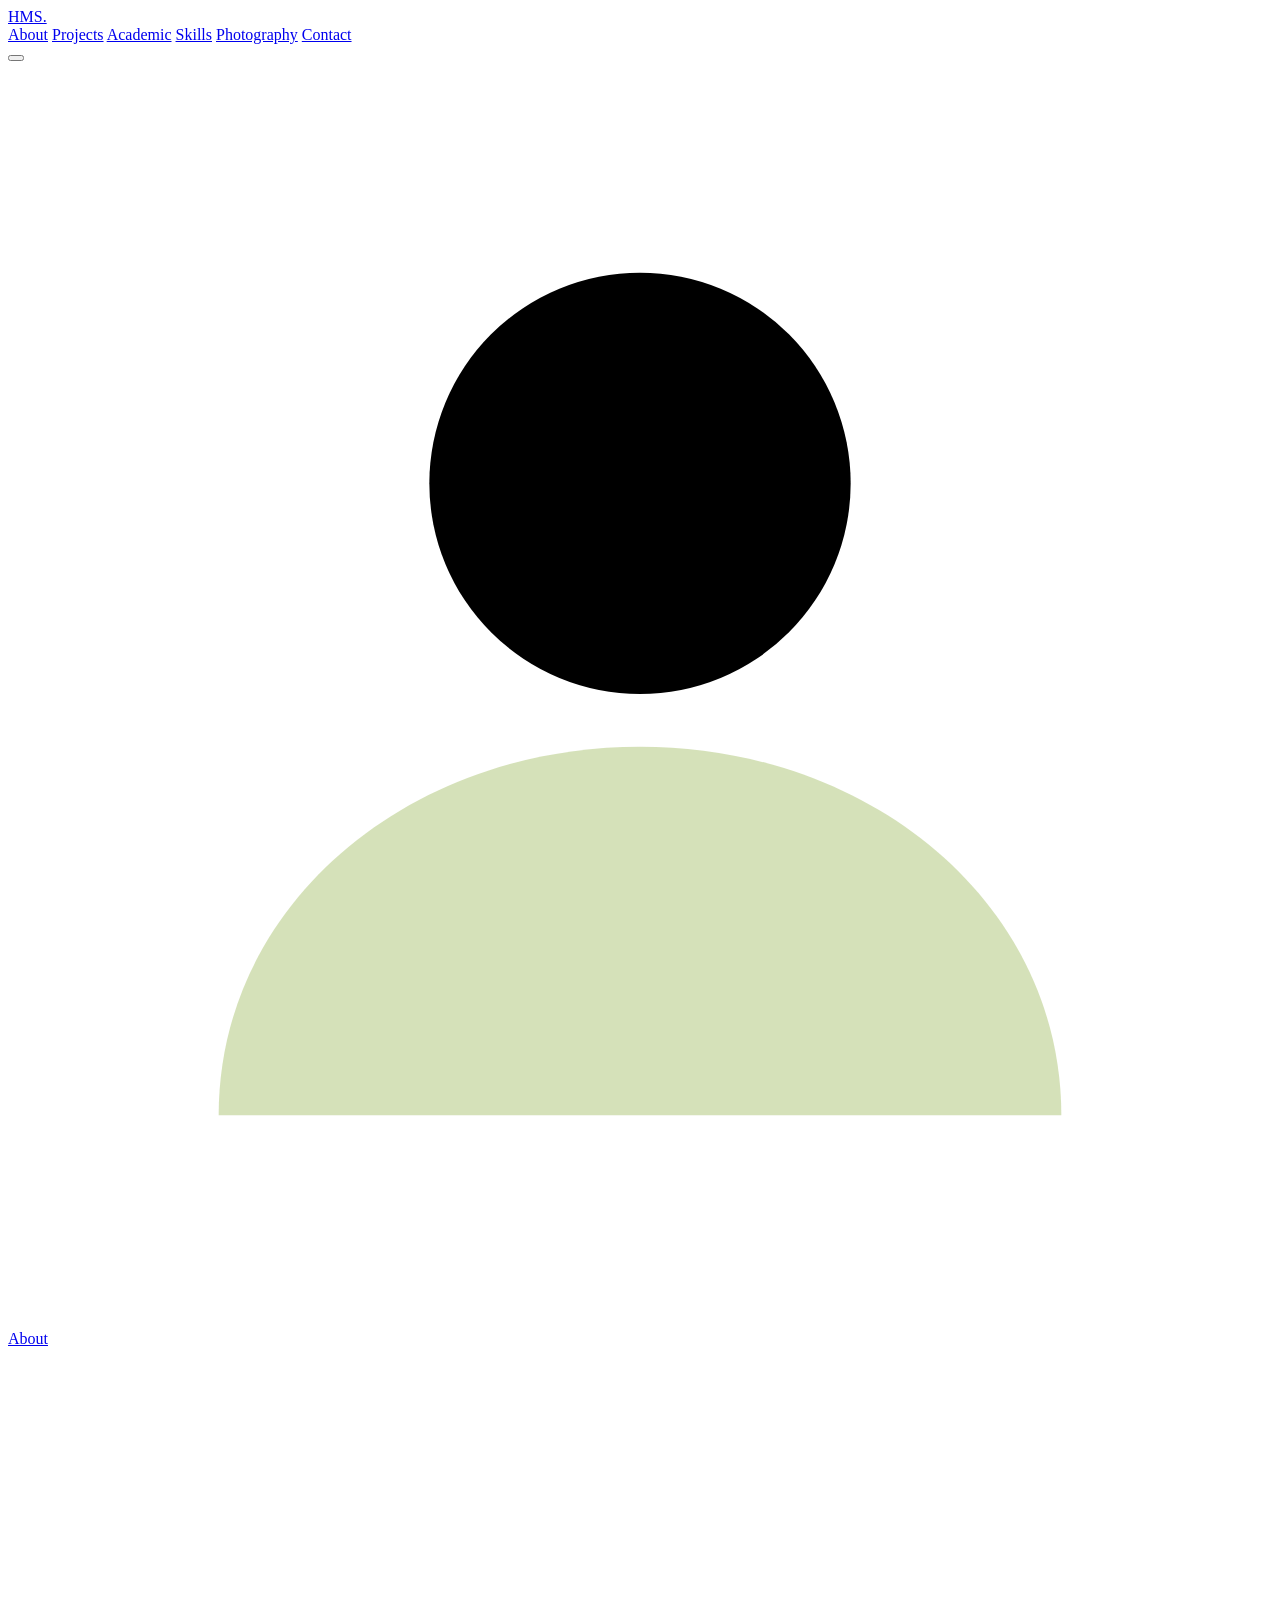
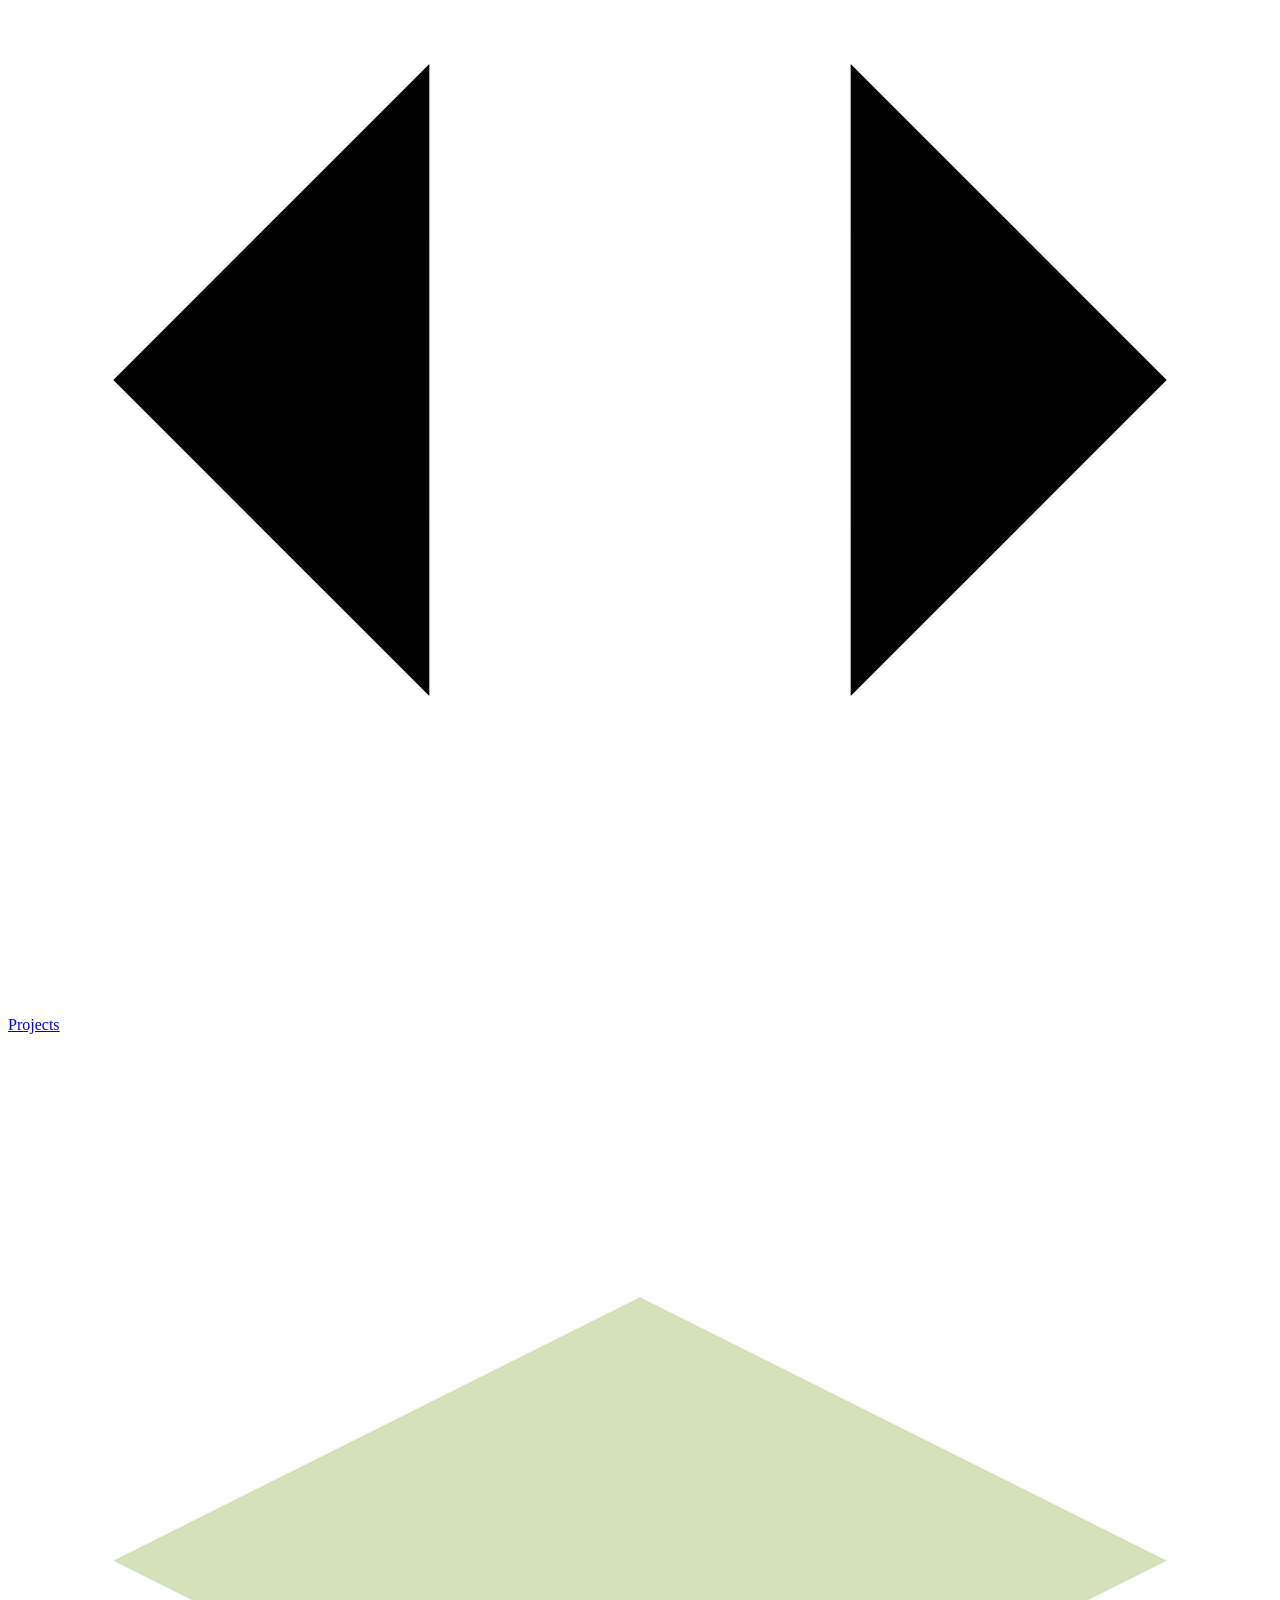
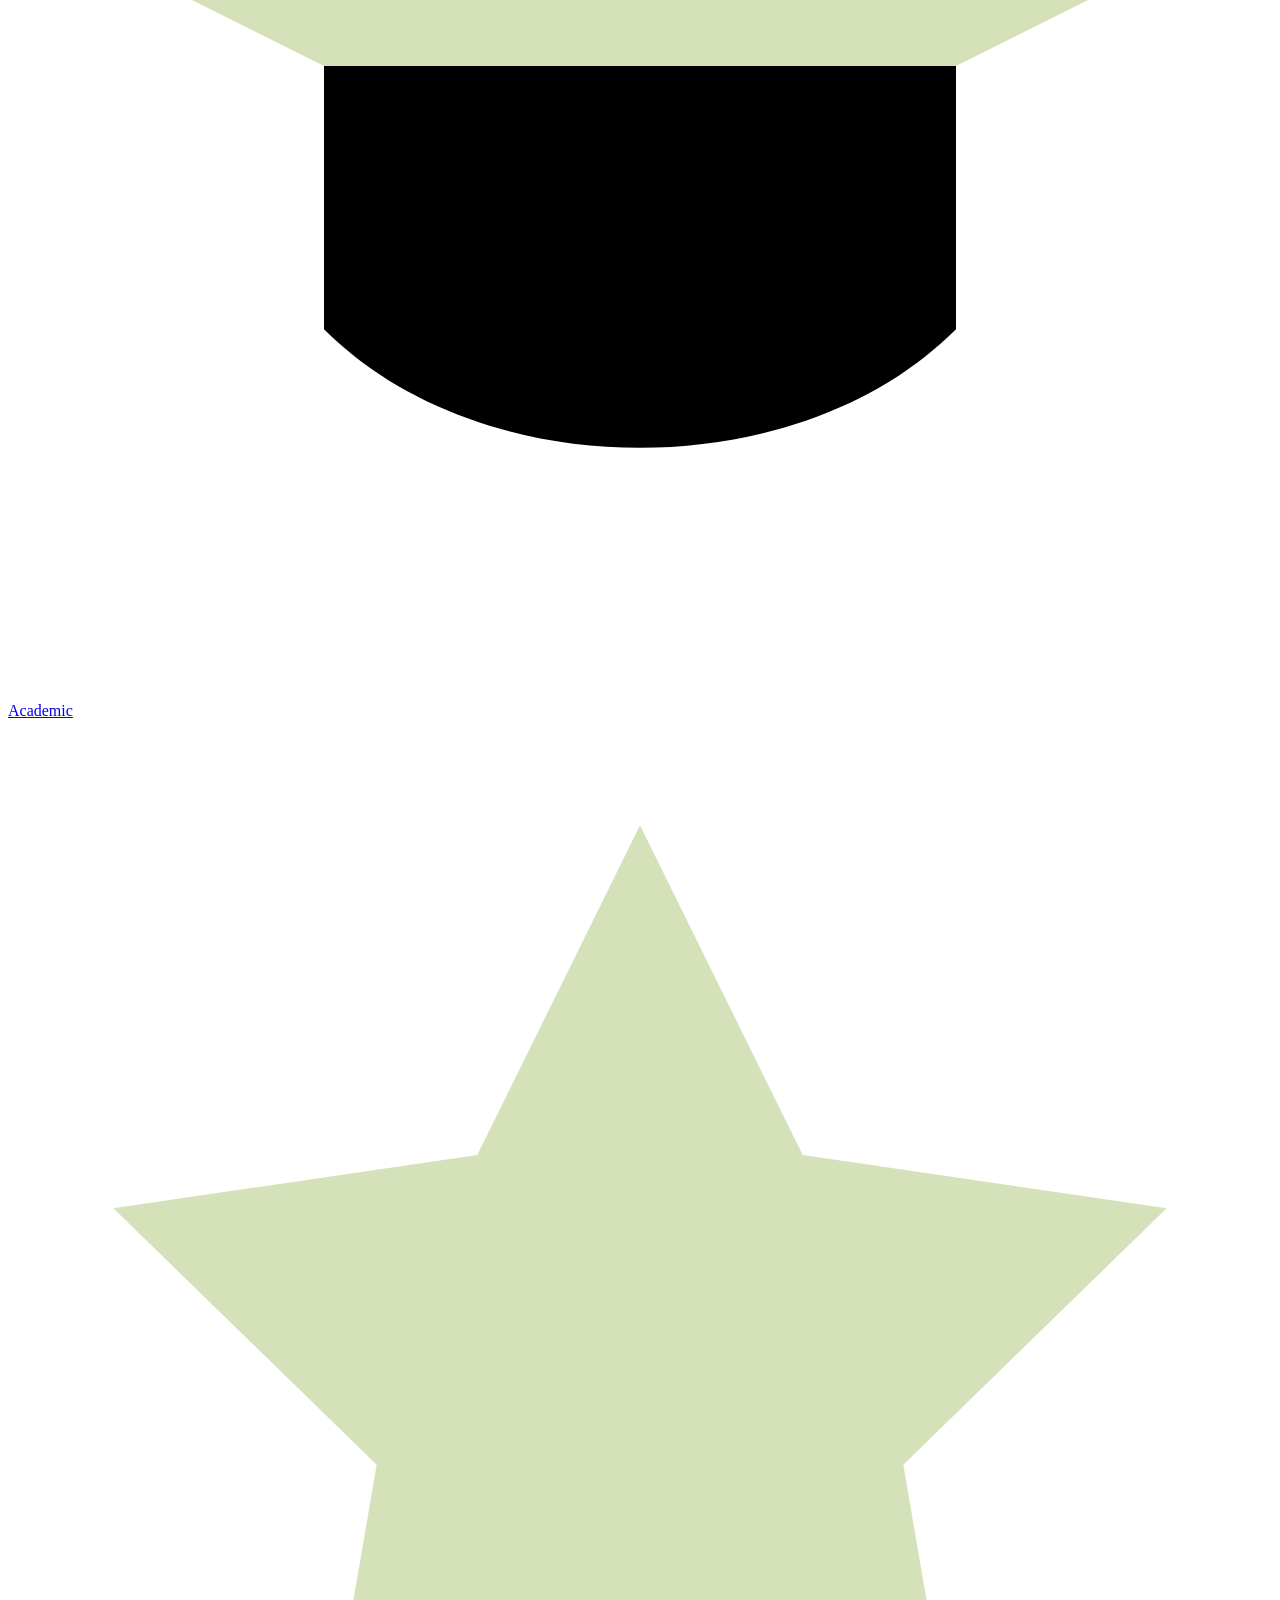
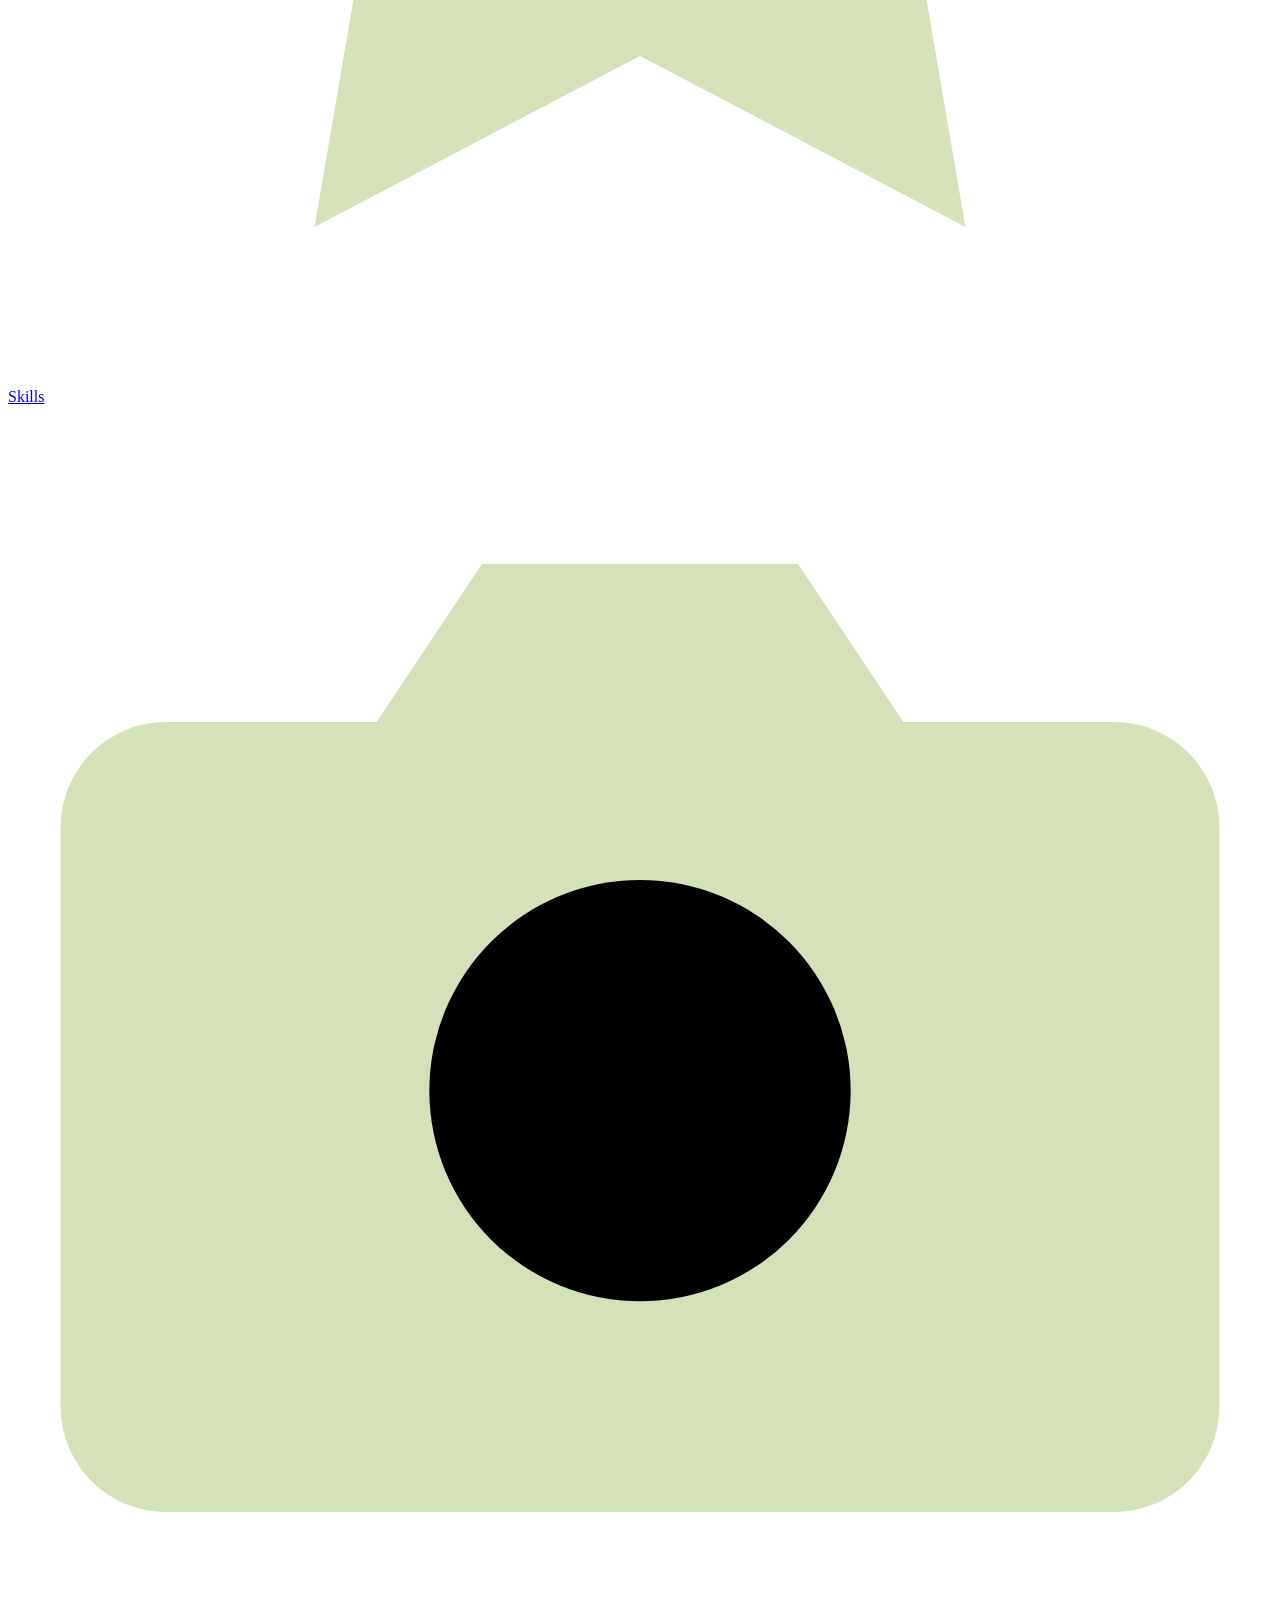
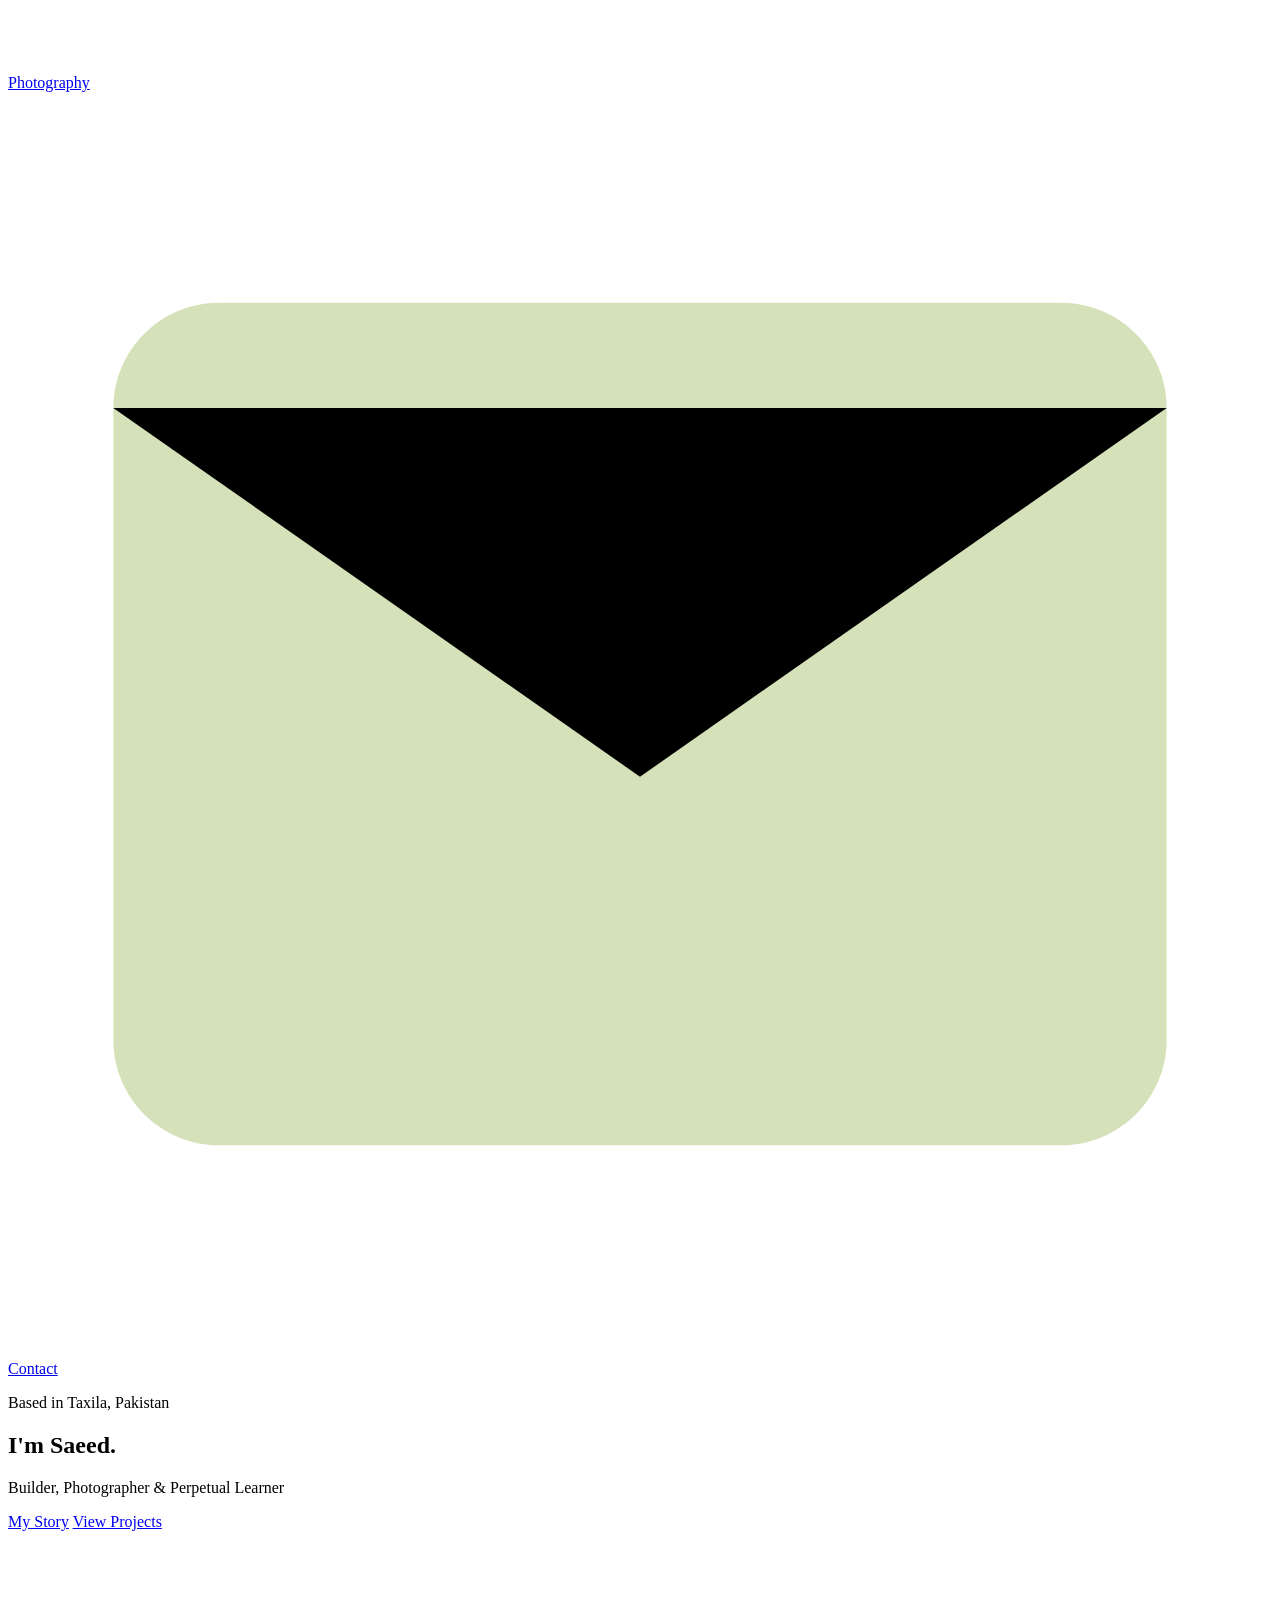
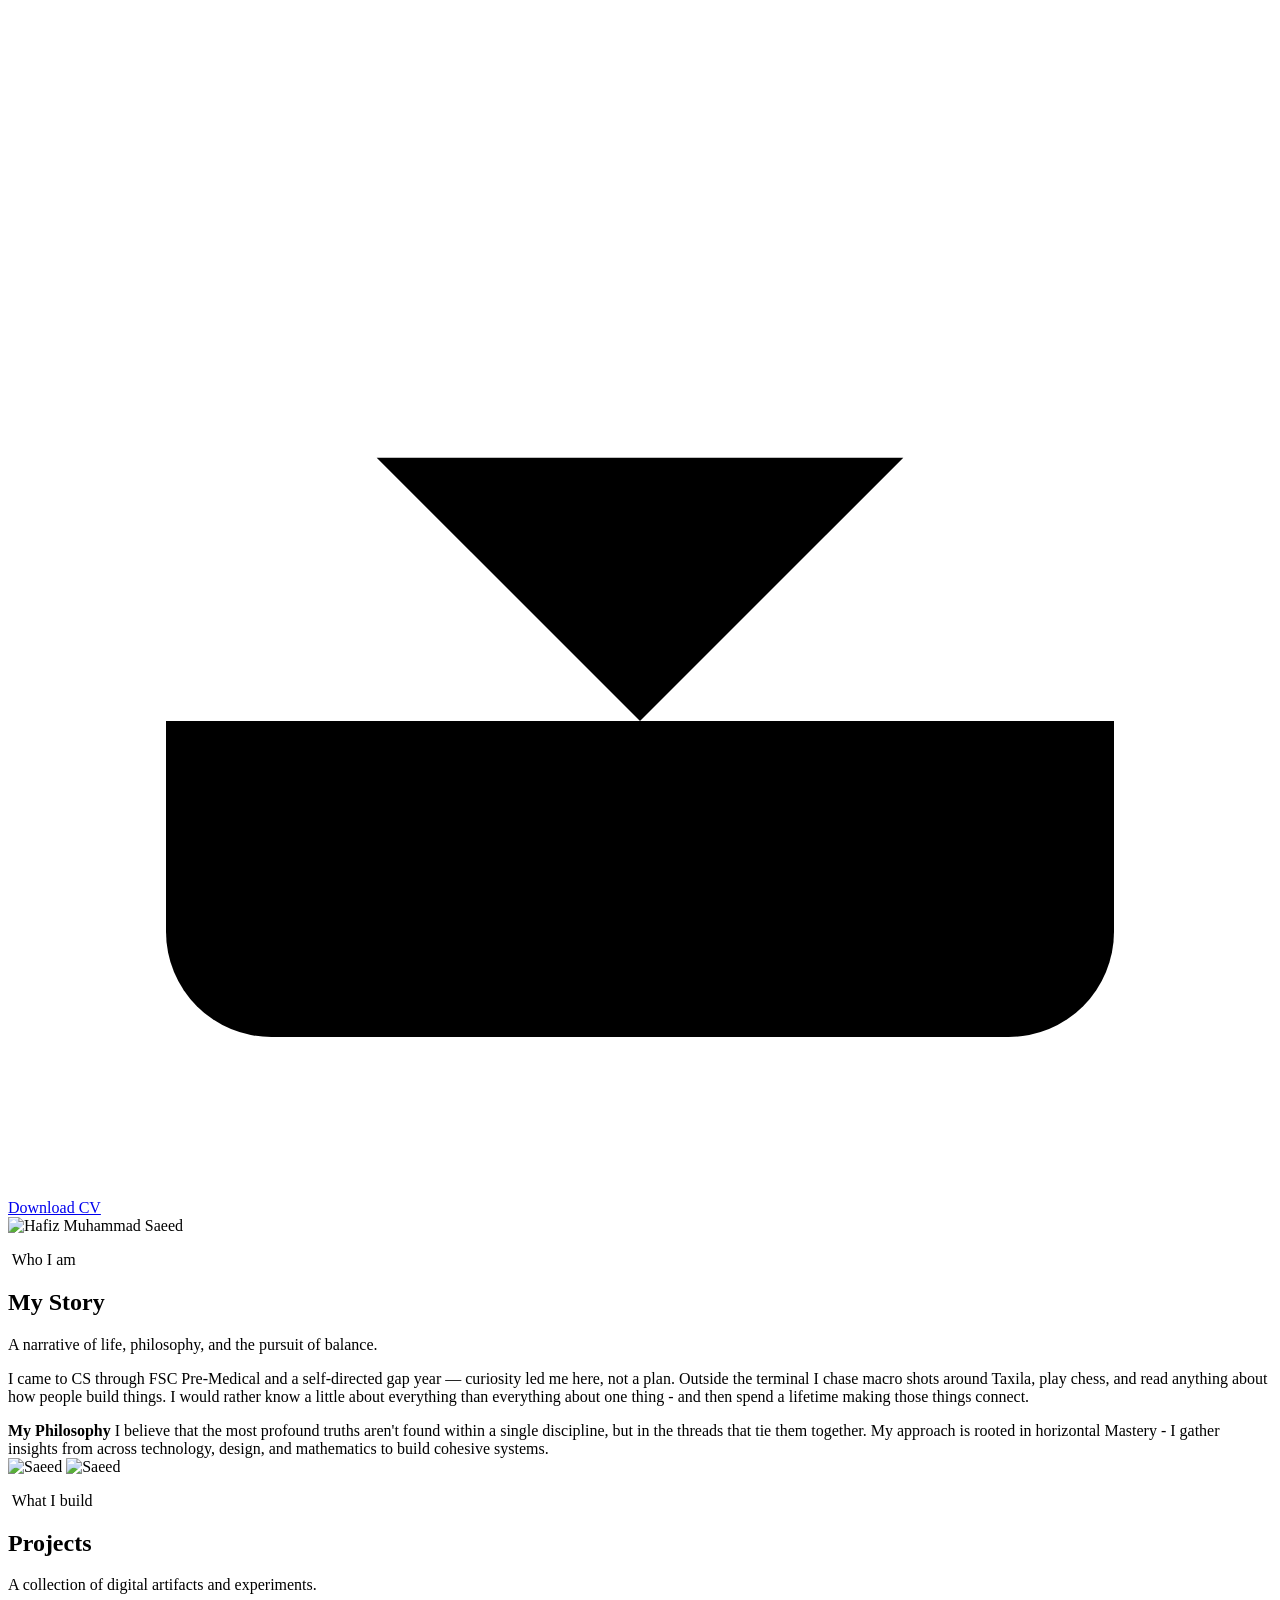
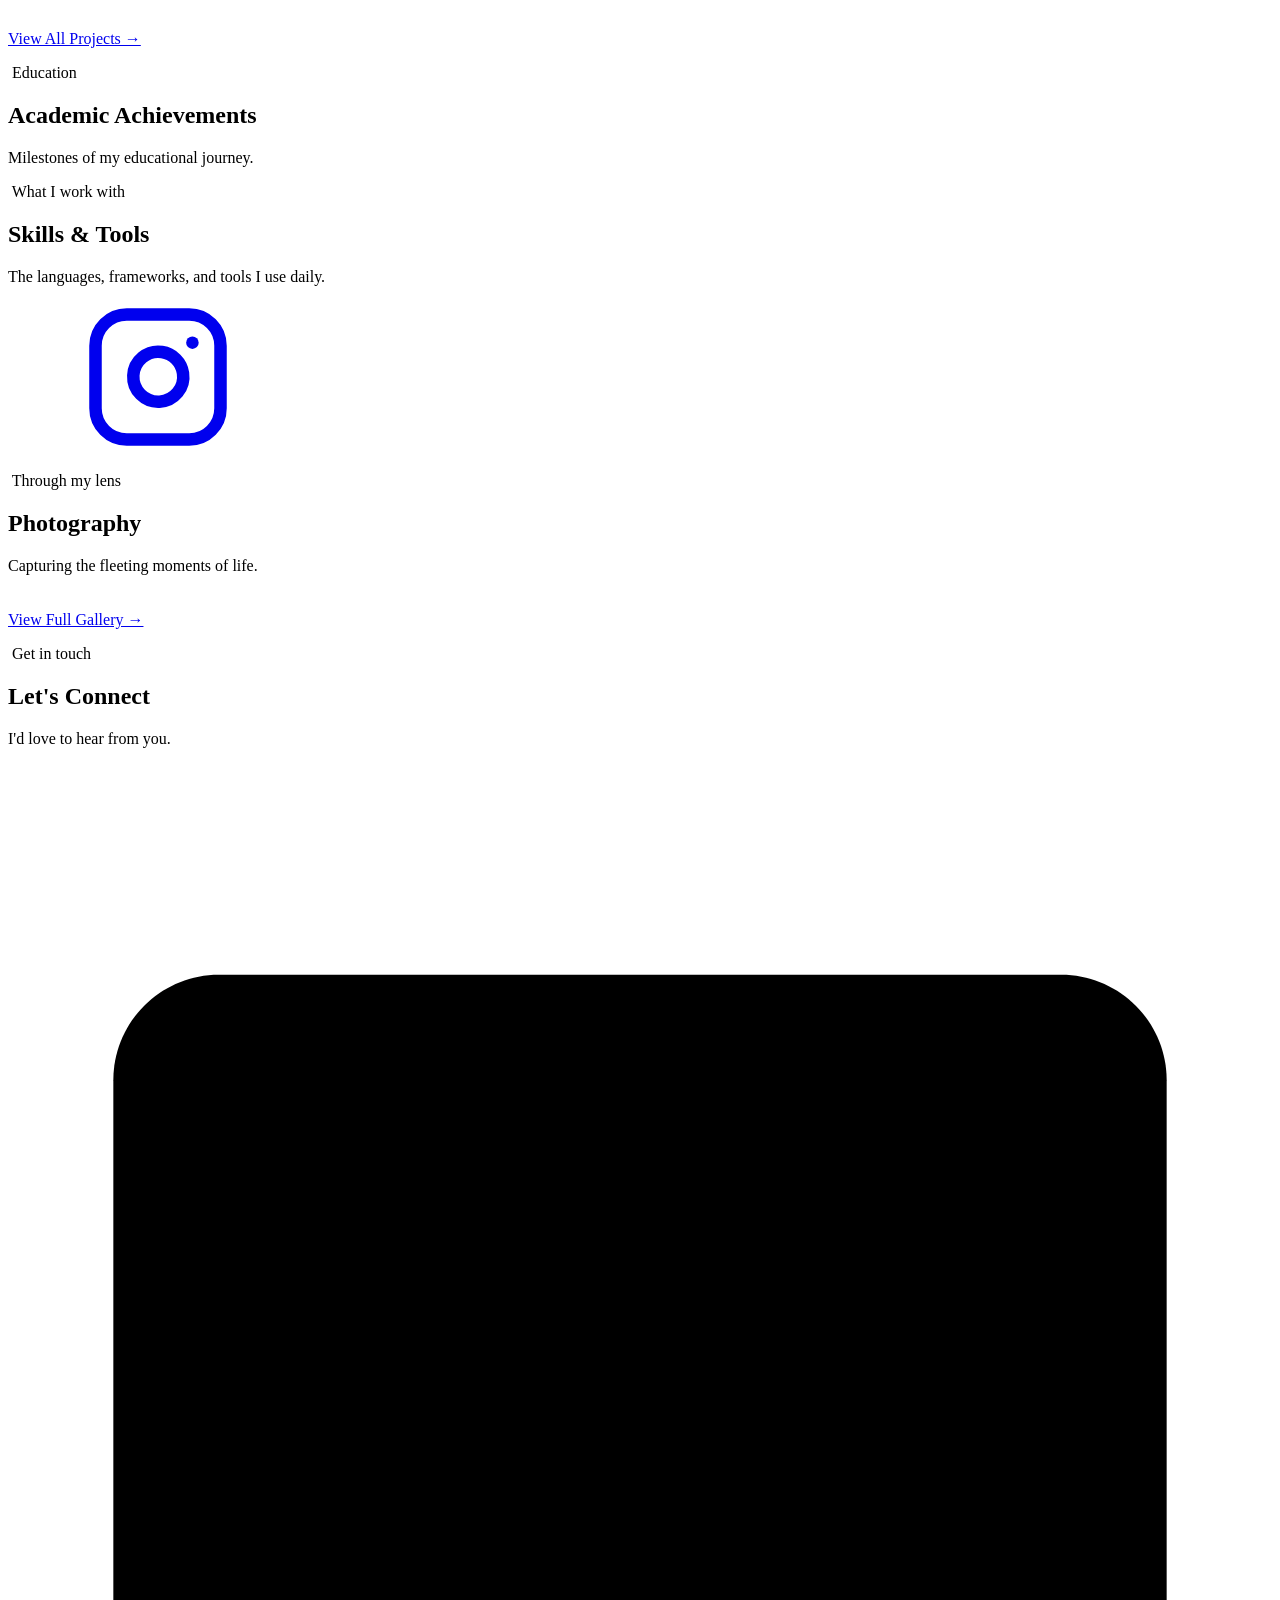
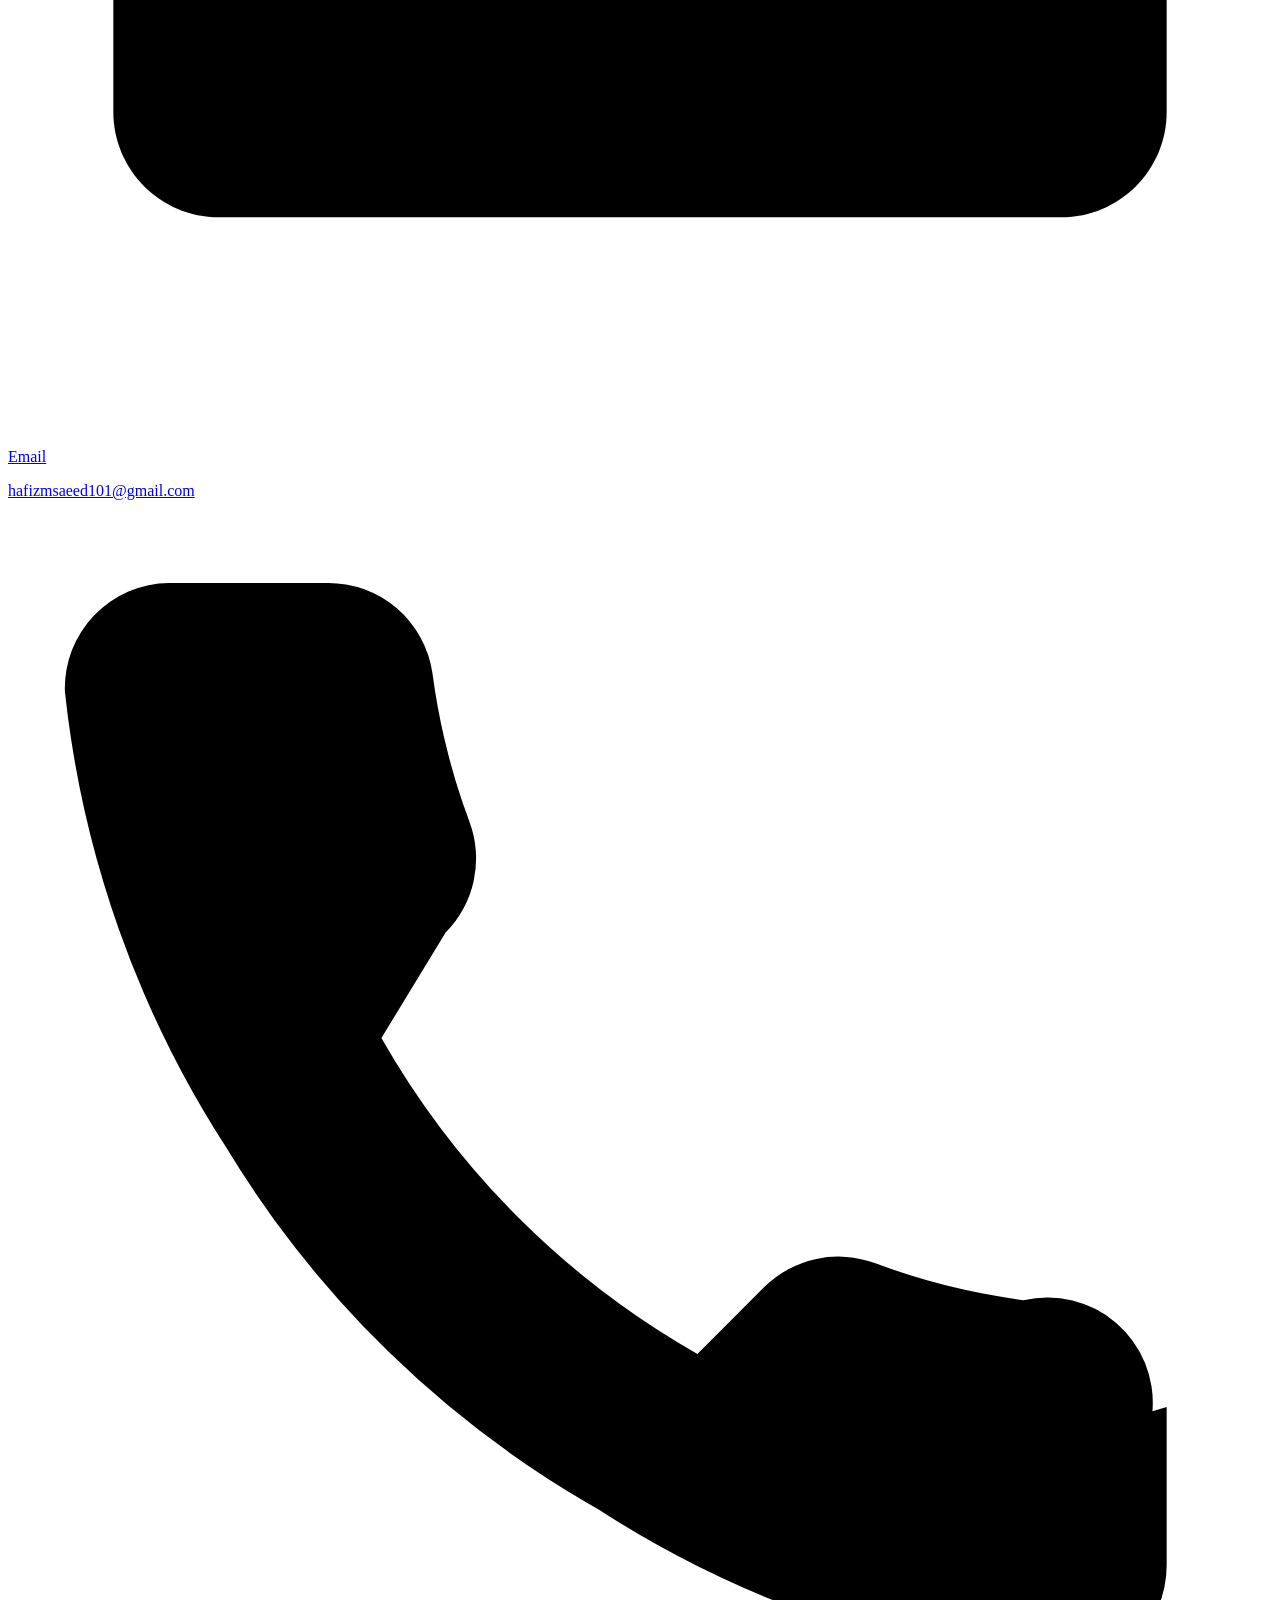
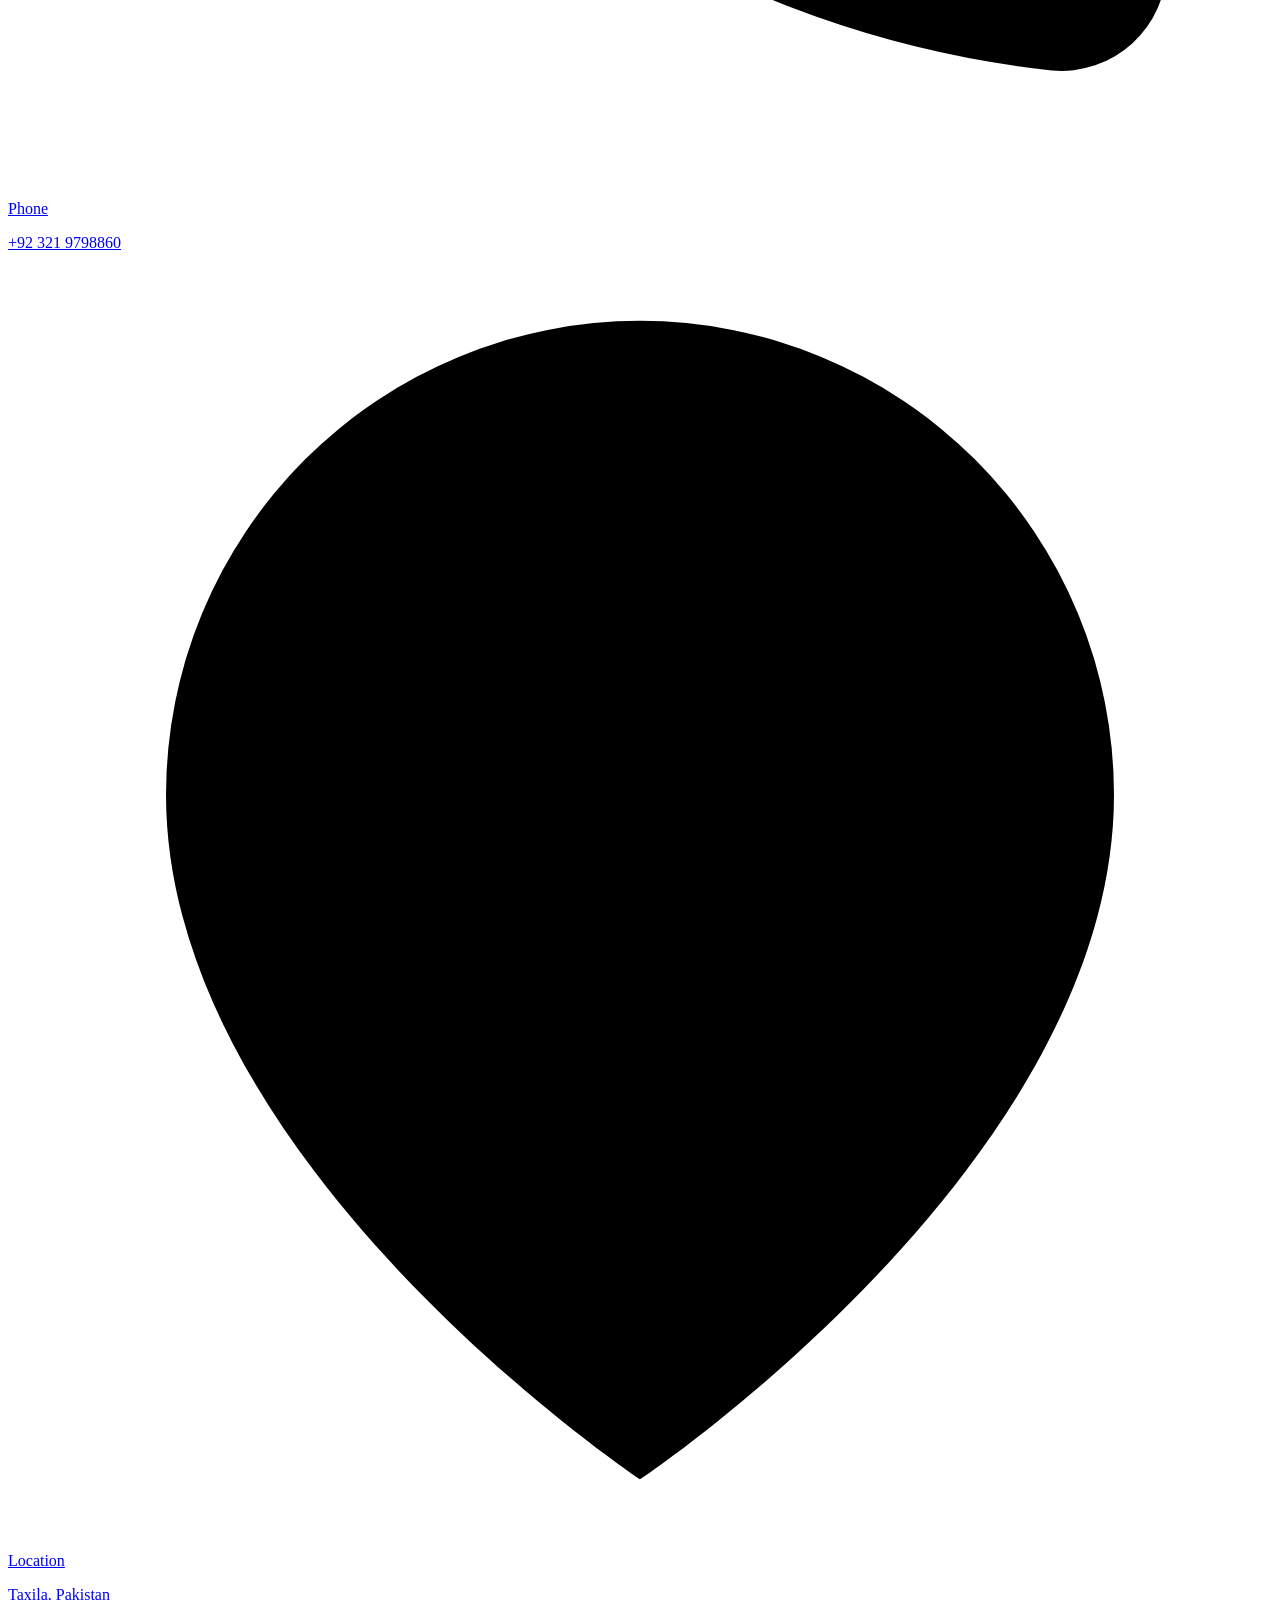
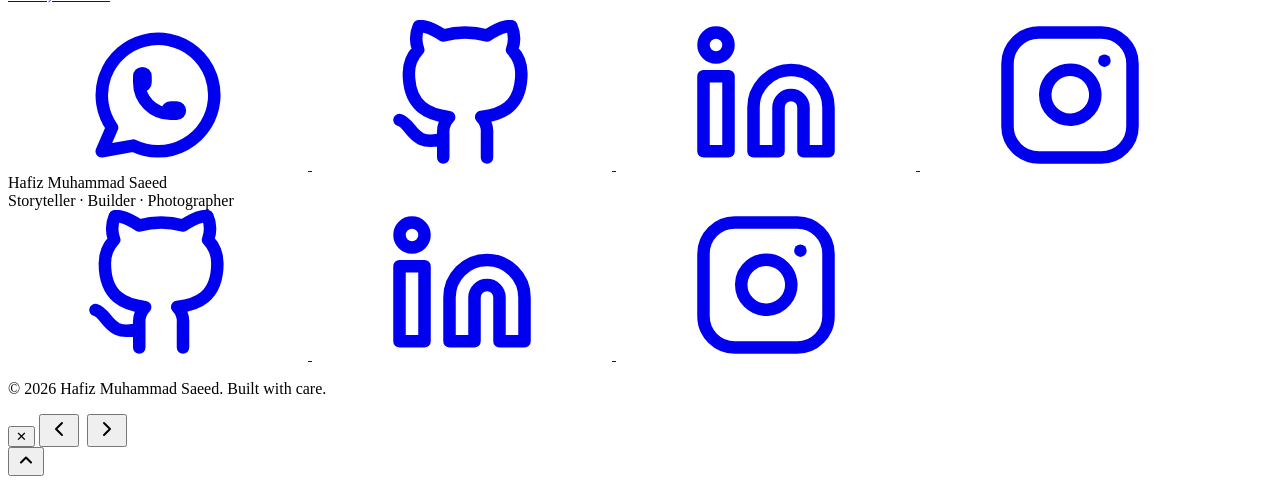
==== HOME Page/index.html @ c249462d "Page based File Management Structure instead of Assets Based" ====
<!doctype html>
<html lang="en">

<head>
  <meta charset="UTF-8" />
  <meta name="viewport" content="width=device-width, initial-scale=1.0" />
  <meta name="description" content="Hafiz Muhammad Saeed — Storyteller, Programmer, and Photographer based in Taxila, Pakistan.">

  <!-- Open Graph / WhatsApp / LinkedIn -->
  <meta property="og:type"        content="website">
  <meta property="og:url"         content="https://hms.com/">
  <meta property="og:title"       content="HMS | Hafiz Muhammad Saeed — Portfolio">
  <meta property="og:description" content="Storyteller, Programmer, and Photographer based in Taxila, Pakistan.">
  <meta property="og:image"       content="https://yourwebsite.com/Pics/Saeed/Saeed.jpg">

  <!-- Twitter / X card -->
  <meta name="twitter:card"        content="summary_large_image">
  <meta name="twitter:title"       content="HMS | Hafiz Muhammad Saeed — Portfolio">
  <meta name="twitter:description" content="Storyteller, Programmer, and Photographer based in Taxila, Pakistan.">
  <meta name="twitter:image"       content="https://yourwebsite.com/Pics/Saeed/Saeed.jpg">

  <title>HMS | Portfolio</title>

  <link rel="preconnect" &display=swap href="https://fonts.googleapis.com">
  <link rel="preconnect" &display=swap href="https://fonts.gstatic.com" crossorigin>
  <link href="https://fonts.googleapis.com/css2?family=Cormorant+Garamond:ital,wght@0,300;0,400;0,600;0,700;1,400;1,600&family=DM+Sans:ital,wght@0,300;0,400;0,500;0,600;1,400&display=swap" rel="stylesheet">
  <link rel="icon" href="Pics/svgs/star.svg" type="image/svg+xml">
  <link rel="preload" as="image" href="Pics/Saeed/Saeed.jpg">
  <link rel="preload" as="image" href="Pics/Saeed/Saeed Black.jpg">
  <link rel="preload" as="image" href="Pics/Saeed/Saeed Sp.jpg">

  <link rel="stylesheet" href="css/Master Page/main.css">

  <script type="module" src="javascript/main.js"></script>
</head>



<body>


<!-- ── No-Script  ─────────────────────────────────────── -->
<noscript>
  <div style="
    position: fixed;
    bottom: 1.5rem;
    left: 50%;
    transform: translateX(-50%);
    background: var(--ink);
    color: var(--warm-bg);
    padding: .75rem 1.5rem;
    border-radius: 99px;
    font-size: .85rem;
    font-family: 'DM Sans', sans-serif;
    z-index: 999;
  ">
    JavaScript is disabled — some content may not load.
  </div>
</noscript>

<!-- ── SVG Sprite ─────────────────────────────────────── -->
  <svg xmlns="http://www.w3.org/2000/svg" style="display:none">

    <symbol id="icon-github" viewBox="0 0 24 24" fill="none" stroke="currentColor" stroke-width="2" stroke-linecap="round" stroke-linejoin="round">
      <path d="M9 19c-5 1.5-5-2.5-7-3m14 6v-3.87a3.37 3.37 0 0 0-.94-2.61c3.14-.35 6.44-1.54 6.44-7A5.44 5.44 0 0 0 20 4.77 5.07 5.07 0 0 0 19.91 1S18.73.65 16 2.48a13.38 13.38 0 0 0-7 0C6.27.65 5.09 1 5.09 1A5.07 5.07 0 0 0 5 4.77a5.44 5.44 0 0 0-1.5 3.78c0 5.42 3.3 6.61 6.44 7A3.37 3.37 0 0 0 9 18.13V22"/>
    </symbol>

    <symbol id="icon-linkedin" viewBox="0 0 24 24" fill="none" stroke="currentColor" stroke-width="2" stroke-linecap="round" stroke-linejoin="round">
      <path d="M16 8a6 6 0 0 1 6 6v7h-4v-7a2 2 0 0 0-2-2 2 2 0 0 0-2 2v7h-4v-7a6 6 0 0 1 6-6z"/>
      <rect x="2" y="9" width="4" height="12"/>
      <circle cx="4" cy="4" r="2"/>
    </symbol>

    <symbol id="icon-instagram" viewBox="0 0 24 24" fill="none" stroke="currentColor" stroke-width="2" stroke-linecap="round" stroke-linejoin="round">
      <rect x="2" y="2" width="20" height="20" rx="5" ry="5"/>
      <path d="M16 11.37A4 4 0 1 1 12.63 8 4 4 0 0 1 16 11.37z"/>
      <line x1="17.5" y1="6.5" x2="17.51" y2="6.5"/>
    </symbol>

    <symbol id="icon-whatsapp" viewBox="0 0 24 24" fill="none" stroke="currentColor" stroke-width="2" stroke-linecap="round" stroke-linejoin="round">
      <path stroke="none" d="M0 0h24v24H0z" fill="none"/>
      <path d="M3 21l1.65 -3.8a9 9 0 1 1 3.4 2.9l-5.05 .9"/>
      <path d="M9 10a.5 .5 0 0 0 1 0v-1a.5 .5 0 0 0 -1 0v1a5 5 0 0 0 5 5h1a.5 .5 0 0 0 0 -1h-1a.5 .5 0 0 0 0 1"/>
    </symbol>

  </svg>


<!-- ── SCROLL PROGRESS ─────────────────────────────────────── -->
<div class="scroll-progress" id="scrollProgress"></div>

<!-- ── NAVIGATION ──────────────────────────────────────────── -->
<nav>
  <div class="container nav-inner">
    <a href="#" class="nav-logo">HMS.</a>
    <div class="nav-links">
      <a href="#about">About</a>
      <a href="#projects">Projects</a>
      <a href="#academic">Academic</a>
      <a href="#skills">Skills</a>
      <a href="#photography">Photography</a>
      <a href="#contact">Contact</a>
    </div>
    <button class="nav-toggle" id="menuToggle" aria-label="Toggle menu">
      <span></span><span></span><span></span>
    </button>
  </div>
</nav>

  <div class="mobile-menu" id="mobileMenu">

  <a href="#about" class="mobile-link">
    <svg class="icon" viewBox="0 0 24 24"><circle cx="12" cy="8" r="4"/><path fill="#c3d59cb3" d="M4 20c0-4 3.6-7 8-7s8 3 8 7"/></svg>
    About
  </a>

  <a href="#projects" class="mobile-link">
    <svg class="icon" viewBox="0 0 24 24"><polyline points="16 18 22 12 16 6"/><polyline points="8 6 2 12 8 18"/></svg>
    Projects
  </a>

  <a href="#academic" class="mobile-link">
    <svg class="icon" viewBox="0 0 24 24"><path fill="#c3d59cb3" d="M22 10v6M2 10l10-5 10 5-10 5z"/><path d="M6 12v5c3 3 9 3 12 0v-5"/></svg>
    Academic
  </a>

  <a href="#skills" class="mobile-link">
    <svg class="icon" viewBox="0 0 24 24"><path fill="#c3d59cb3" d="M12 2l3.09 6.26L22 9.27l-5 4.87 1.18 6.88L12 17.77l-6.18 3.25L7 14.14 2 9.27l6.91-1.01L12 2z"/></svg>
    Skills
  </a>

  <a href="#photography" class="mobile-link">
    <svg class="icon" viewBox="0 0 24 24"><path fill="#c3d59cb3" d="M23 19a2 2 0 0 1-2 2H3a2 2 0 0 1-2-2V8a2 2 0 0 1 2-2h4l2-3h6l2 3h4a2 2 0 0 1 2 2z"/><circle cx="12" cy="13" r="4"/></svg>
    Photography
  </a>

  <a href="#contact" class="mobile-link">
    <svg class="icon" viewBox="0 0 24 24"><path fill="#c3d59cb3" d="M4 4h16c1.1 0 2 .9 2 2v12c0 1.1-.9 2-2 2H4c-1.1 0-2-.9-2-2V6c0-1.1.9-2 2-2z"/><polyline points="22,6 12,13 2,6"/></svg>
    Contact
  </a>

  </div>

<!-- ── HERO ────────────────────────────────────────────────── -->
<section id="hero" class="section">
  <div class="container">
    <div class="hero-inner">

      <div class="hero-text">
        <p class="label">Based in Taxila, Pakistan</p>
        <h1 class="hero-h1">I'm <span>Saeed</span>.</h1>
        <p class="hero-sub">Builder, Photographer &amp; Perpetual Learner</p>
        <div class="hero-ctas reveal">
          <a href="#about" class="btn-olive">My Story</a>
          <a href="#projects" class="btn-outline">View Projects</a>
          <a href="Docs/HMS_CV.pdf" class="btn-outline" download>

              <svg class="icon icon-sm" viewBox="0 0 24 24"><path d="M21 15v4a2 2 0 0 1-2 2H5a2 2 0 0 1-2-2v-4"/><polyline points="7 10 12 15 17 10"/><line x1="12" y1="15" x2="12" y2="3"/></svg>
          Download CV
          </a>
        </div>
      </div>

      <div class="hero-img-wrap reveal reveal-delay-2">
        <div class="hero-blob hero-blob-1"></div>
        <div class="hero-blob hero-blob-2"></div>
        <img src="Pics/Saeed/Saeed.jpg" alt="Hafiz Muhammad Saeed" loading="eager">
      </div>

    </div>
  </div>
</section>

<!-- ── ABOUT ───────────────────────────────────────────────── -->
<section id="about" class="section bg-white">
  <div class="container">

    <div class="reveal">
      <p class="label">&nbsp;Who I am</p>
      <h2 class="section-title">My Story</h2>
      <p class="section-sub">A narrative of life, philosophy, and the pursuit of balance.</p>
      <div class="divider"></div>
    </div>

    <div class="about-grid">
      <div class="about-text reveal reveal-delay-1">

      <p>I came to CS through FSC Pre-Medical and a self-directed gap year — curiosity led me here, not a plan. Outside the terminal I chase macro shots around Taxila, play chess, and read anything about how people build things. I would rather know a little about everything than everything about one thing - and then spend a lifetime making those things connect.</p>

        <div class="philosophy-box">
          <strong>My Philosophy</strong>
          I believe that the most profound truths aren't found within a single discipline, but in the threads that tie them together. My approach is rooted in horizontal Mastery - I gather insights from across technology, design, and mathematics to build cohesive systems.
        </div>
      </div>

      <div class="about-imgs reveal reveal-delay-2">
        <img src="Pics/Saeed/Saeed Sp.jpg" alt="Saeed">
        <img src="Pics/Saeed/Saeed Black.jpg" alt="Saeed">
      </div>
    </div>

  </div>
</section>

<!-- ── PROJECTS ────────────────────────────────────────────── -->
<section id="projects" class="section">
  <div class="container">

    <div class="reveal">
      <p class="label">&nbsp;What I build</p>
      <h2 class="section-title">Projects</h2>
      <p class="section-sub">A collection of digital artifacts and experiments.</p>

      <a href="projects.html" class="btn-outline" style="margin-top:1.25rem; display:inline-flex;">
      View All Projects →
      </a>

      <div class="divider"></div>
    </div>

    <div class="projects-grid" id="projects-grid"></div>

  </div>
</section>

<!-- ── ACADEMIC ────────────────────────────────────────────── -->
<section id="academic" class="section bg-white">
  <div class="container">

    <div class="reveal">
      <p class="label">&nbsp;Education</p>
      <h2 class="section-title">Academic Achievements</h2>
      <p class="section-sub">Milestones of my educational journey.</p>
      <div class="divider"></div>
    </div>

    <div class="academic-list reveal reveal-delay-1" id="academic-list"></div>

  </div>
</section>


<!-- ── SKILLS ─────────────────────────────────────────────── -->
<section id="skills" class="section">
  <div class="container">

    <div class="reveal">
      <p class="label">&nbsp;What I work with</p>
      <h2 class="section-title">Skills & Tools</h2>
      <p class="section-sub">The languages, frameworks, and tools I use daily.</p>
      <div class="divider"></div>
    </div>

    <div class="skills-wrapper reveal reveal-delay-1" id="skills-grid"></div>

  </div>
</section>


<!-- ── PHOTOGRAPHY ─────────────────────────────────────────── -->
<section id="photography" class="section bg-white">
  <div class="container">

    <div class="reveal">

      <a class="contact-icon" href="https://www.instagram.com/hms_aeed" aria-label="Instagram" target="_blank" rel="noopener noreferrer">
      <svg class="icon"><use href="#icon-instagram"/></svg>
      </a>

      <p class="label">&nbsp;Through my lens</p>

      <h2 class="section-title">
          Photography
      </h2>
      <p class="section-sub">Capturing the fleeting moments of life.</p>

      <a href="photography.html" class="btn-outline" style="margin-top:1.25rem; display:inline-flex;">
      View Full Gallery →
      </a>

      <div class="divider"></div>
    </div>

    <div class="photo-grid reveal reveal-delay-1" id="photo-grid"></div>

  </div>
</section>


<!-- ── CONTACT ─────────────────────────────────────────────── -->
<section id="contact" class="section">
  <div class="container">

    <div class="reveal">
      <p class="label">&nbsp;Get in touch</p>
      <h2 class="section-title">Let's Connect</h2>
      <p class="section-sub">I'd love to hear from you.</p>
      <div class="divider"></div>
    </div>

    <div class="contact-grid">

      <div class="contact-info reveal reveal-delay-1">

        <a href="mailto:hafizmsaeed101@gmail.com" class="contact-row">
          <div class="contact-icon">
            <svg class="icon" viewBox="0 0 24 24"><path d="M4 4h16c1.1 0 2 .9 2 2v12c0 1.1-.9 2-2 2H4c-1.1 0-2-.9-2-2V6c0-1.1.9-2 2-2z"/><polyline points="22,6 12,13 2,6"/></svg>
          </div>
          <div class="contact-meta">
            <p>Email</p>
            <p>hafizmsaeed101@gmail.com</p>
          </div>
        </a>


      <a href="tel:+923219798860" target="_blank" rel="noopener noreferrer" class="contact-row">

          <div class="contact-icon">
            <svg class="icon" viewBox="0 0 24 24"><path d="M22 16.92v3a2 2 0 0 1-2.18 2 19.79 19.79 0 0 1-8.63-3.07A19.5 19.5 0 0 1 4.15 12a19.79 19.79 0 0 1-3.07-8.67A2 2 0 0 1 3.06 1.27h3a2 2 0 0 1 2 1.72c.127.96.361 1.903.7 2.81a2 2 0 0 1-.45 2.11L7.09 9.91a16 16 0 0 0 6 6l1.27-1.27a2 2 0 0 1 2.11-.45c.907.339 1.85.573 2.81.7A2 2 0 0 1 21.73 17z"/></svg>
          </div>

          <div class="contact-meta">
            <p>Phone</p>
            <p>+92 321 9798860</p>
          </div>

      </a>


      <a href="https://www.google.com/maps/search/?api=1&query=Taxila%2C+Pakistan" target="_blank" rel="noopener noreferrer" class="contact-row">

        <div class="contact-icon">
            <svg class="icon" viewBox="0 0 24 24"><path d="M21 10c0 7-9 13-9 13s-9-6-9-13a9 9 0 0 1 18 0z"/><circle cx="12" cy="10" r="3"/></svg>
        </div>

        <div class="contact-meta">
          <p>Location</p>
          <p>Taxila, Pakistan</p>
        </div>
      </a>

    </div>

        <div class="socials">

          <a class="contact-icon" href="https://wa.me/923219798860?text=Hi%20Saeed%2C%20I%20saw%20your%20portfolio!" class="social-btn" aria-label="Whatsapp" target="_blank" rel="noopener noreferrer">
            <svg class="icon"><use href="#icon-whatsapp"/></svg>
          </a>

          <a class="contact-icon" href="https://github.com/HMSaeed101" class="social-btn" aria-label="GitHub" target="_blank" rel="noopener noreferrer">
            <svg class="icon"><use href="#icon-github"/></svg>
          </a>

          <a class="contact-icon" href="https://www.linkedin.com/in/hms-aeed" class="social-btn" aria-label="LinkedIn" target="_blank" rel="noopener noreferrer">
            <svg class="icon"><use href="#icon-linkedin"/></svg>
          </a>

          <a class="contact-icon" href="https://www.instagram.com/hms_aeed" class="social-btn" aria-label="Instagram" target="_blank" rel="noopener noreferrer">
            <svg class="icon"><use href="#icon-instagram"/></svg>
          </a>

        </div>
      </div>

    </div>
  </div>
</section>


<!-- ── FOOTER ──────────────────────────────────────────────── -->
<footer>
  <div class="container">
    <div class="footer-inner">

      <div>
        <div class="footer-name">Hafiz Muhammad Saeed</div>
        <div class="footer-tagline">Storyteller · Builder · Photographer</div>
      </div>

      <div class="footer-socials">
        <a href="https://github.com/HMSaeed101" aria-label="GitHub" target="_blank" rel="noopener noreferrer">
          <svg class="icon"><use href="#icon-github"/></svg>
        </a>

        <a href="https://www.linkedin.com/in/hms-aeed" aria-label="LinkedIn" target="_blank" rel="noopener noreferrer">
          <svg class="icon"><use href="#icon-linkedin"/></svg>
        </a>

        <a href="https://www.instagram.com/hms_aeed" aria-label="Instagram" target="_blank" rel="noopener noreferrer">
          <svg class="icon"><use href="#icon-instagram"/></svg>
        </a>

      </div>
      <p class="footer-copy">© 2026 Hafiz Muhammad Saeed. Built with care.</p>
    </div>
  </div>
</footer>


<!-- ── TEMPLATES ───────────────────────────────────────────── -->

<template id="tpl-project-card">

  <div class="project-card reveal">

    <div class="project-img-wrap"><img src="" alt="" loading="lazy"></div>

    <div class="project-body">
      <span class="project-tag"></span>

      <h3 class="project-title"></h3>

      <p class="project-desc"></p>

      <div class="project-links">

        <a class="project-link demo-link" href="#">
        <svg class="icon icon-sm" viewBox="0 0 24 24"><path d="M18 13v6a2 2 0 0 1-2 2H5a2 2 0 0 1-2-2V8a2 2 0 0 1 2-2h6"/><polyline points="15 3 21 3 21 9"/><line x1="10" y1="14" x2="21" y2="3"/></svg>Live Demo</a>

        <a class="project-link code-link" href="#">
        <svg class="icon icon-sm" viewBox="0 0 24 24"><polyline points="16 18 22 12 16 6"/><polyline points="8 6 2 12 8 18"/></svg>Source Code</a>

      </div>
    </div>
  </div>

</template>

<template id="tpl-photo-item">
  <div class="photo-item">
    <img src="" alt="" loading="lazy">
    <div class="photo-overlay">
      <span class="photo-caption"></span>
    </div>
  </div>
</template>

<template id="tpl-academic-item">
  <div class="academic-item">
    <div class="academic-year"></div>
    <div class="academic-body">
      <div class="academic-degree"></div>
      <div class="academic-school"></div>
      <p class="academic-desc"></p>
      <span class="academic-badge"></span>
    </div>
  </div>
</template>

<template id="tpl-skills-category">
  <div class="skills-category">
    <div class="skills-category-title"></div>
    <div class="skills-pills"></div>
  </div>
</template>

<template id="tpl-skill-pill">
  <span class="skill-pill">
    <span class="skill-dot"></span>
  </span>
</template>


<!-- ── LIGHTBOX ────────────────────────────────────────────── -->
<div class="lightbox" id="lightbox" role="dialog" aria-modal="true" aria-label="Photo viewer">
  <button class="lightbox-close" id="lightboxClose" aria-label="Close">✕</button>
  <button class="lightbox-nav lightbox-prev" id="lightboxPrev" aria-label="Previous photo">
    <svg viewBox="0 0 24 24" width="24" height="24" fill="none" stroke="currentColor" stroke-width="2" stroke-linecap="round" stroke-linejoin="round"><polyline points="15 18 9 12 15 6"/></svg>
  </button>
  <img id="lightboxImg" src="" alt="">
  <button class="lightbox-nav lightbox-next" id="lightboxNext" aria-label="Next photo">
    <svg viewBox="0 0 24 24" width="24" height="24" fill="none" stroke="currentColor" stroke-width="2" stroke-linecap="round" stroke-linejoin="round"><polyline points="9 18 15 12 9 6"/></svg>
  </button>
  <div class="lightbox-counter" id="lightboxCounter"></div>
</div>


<!--Back to Top Button-->
<button class="back-to-top" id="backToTop" aria-label="Back to top">
  <svg viewBox="0 0 24 24" width="20" height="20" fill="none" stroke="currentColor" stroke-width="2.5" stroke-linecap="round" stroke-linejoin="round"><polyline points="18 15 12 9 6 15"/>
  </svg>
</button>

</body>
</html>
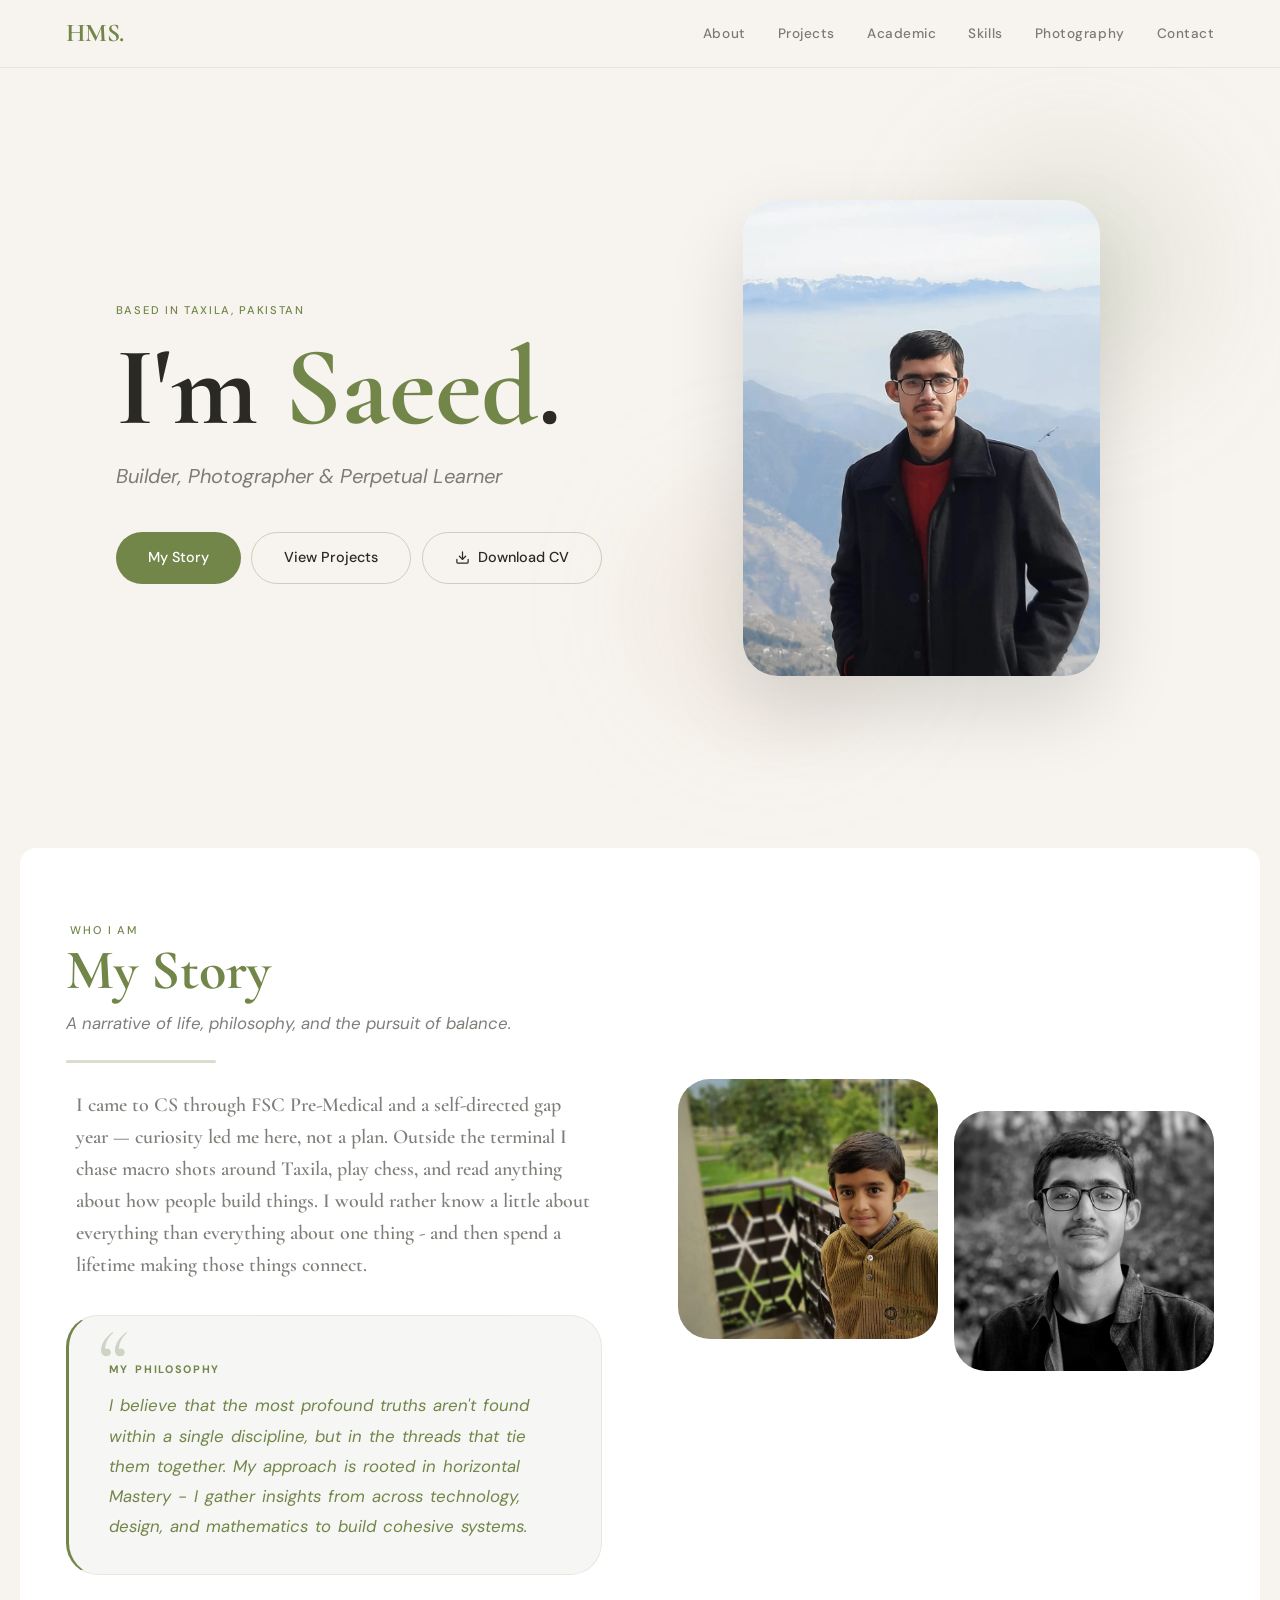
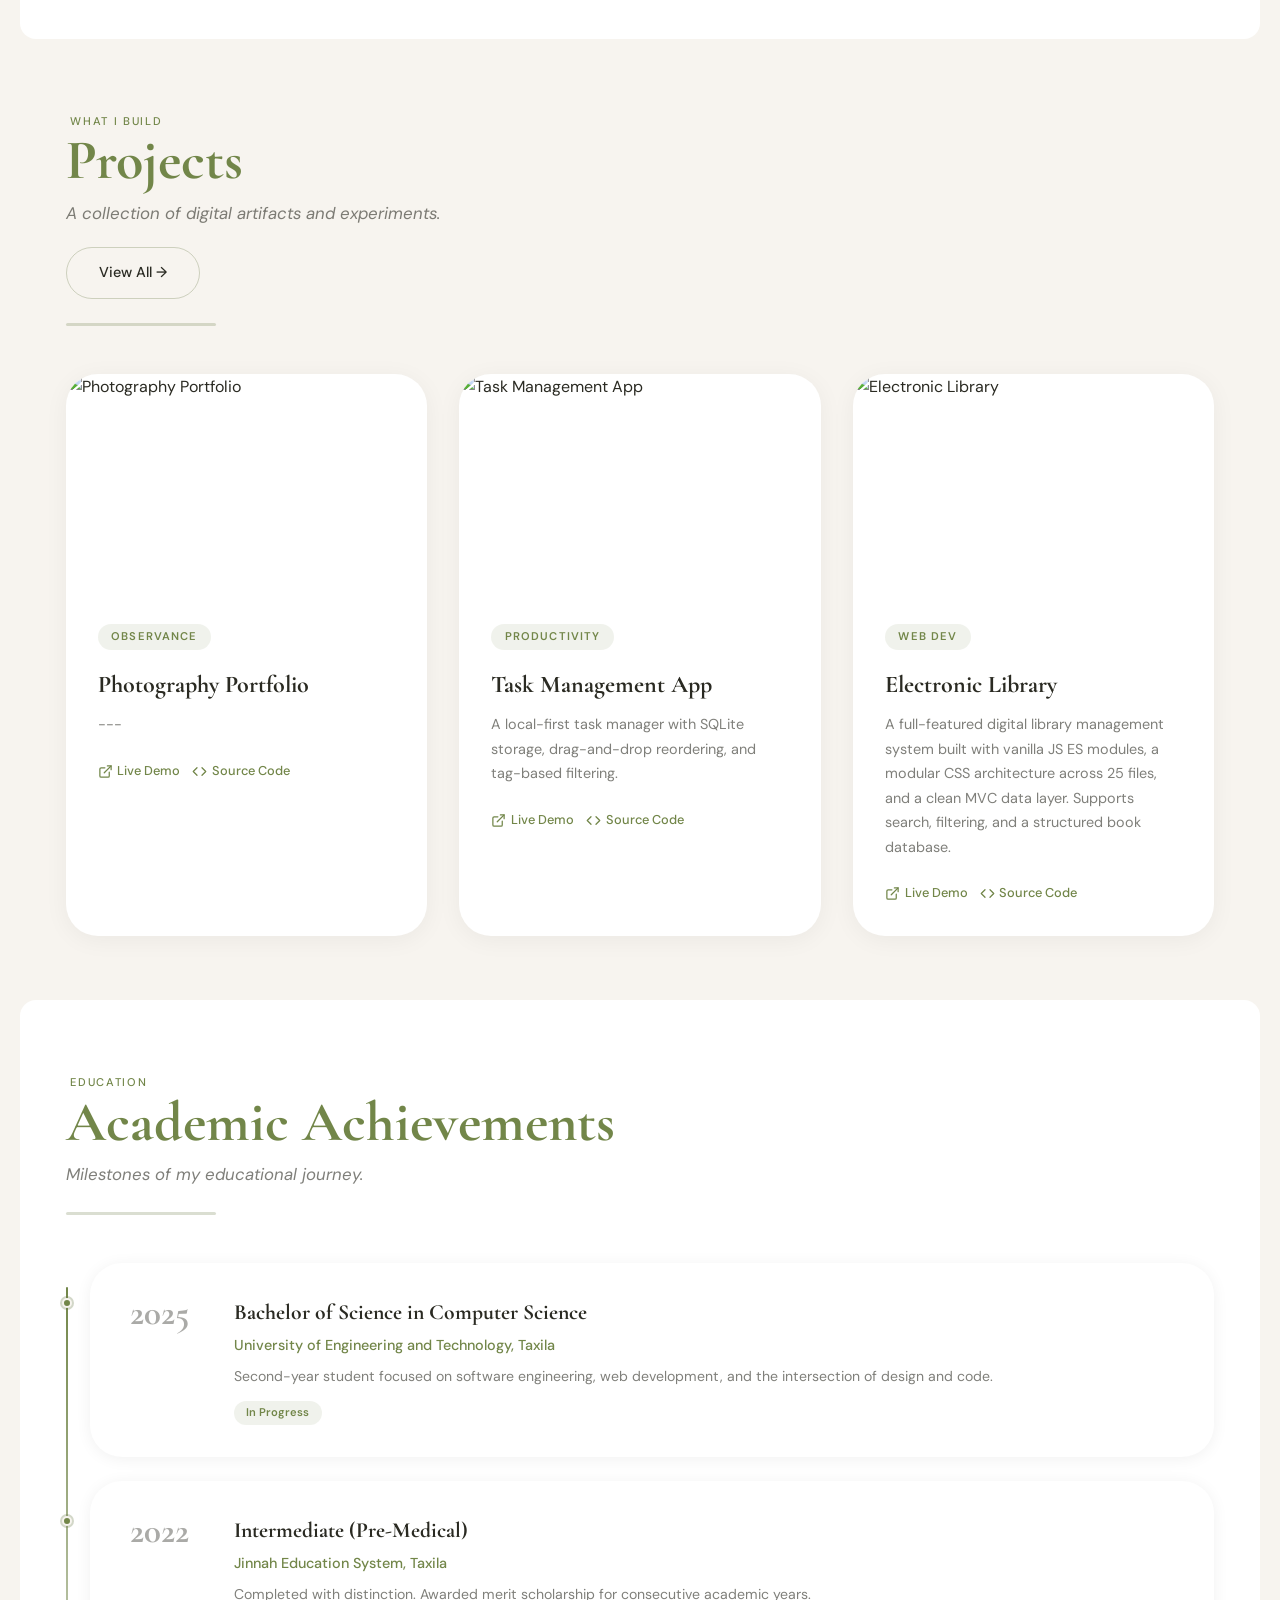
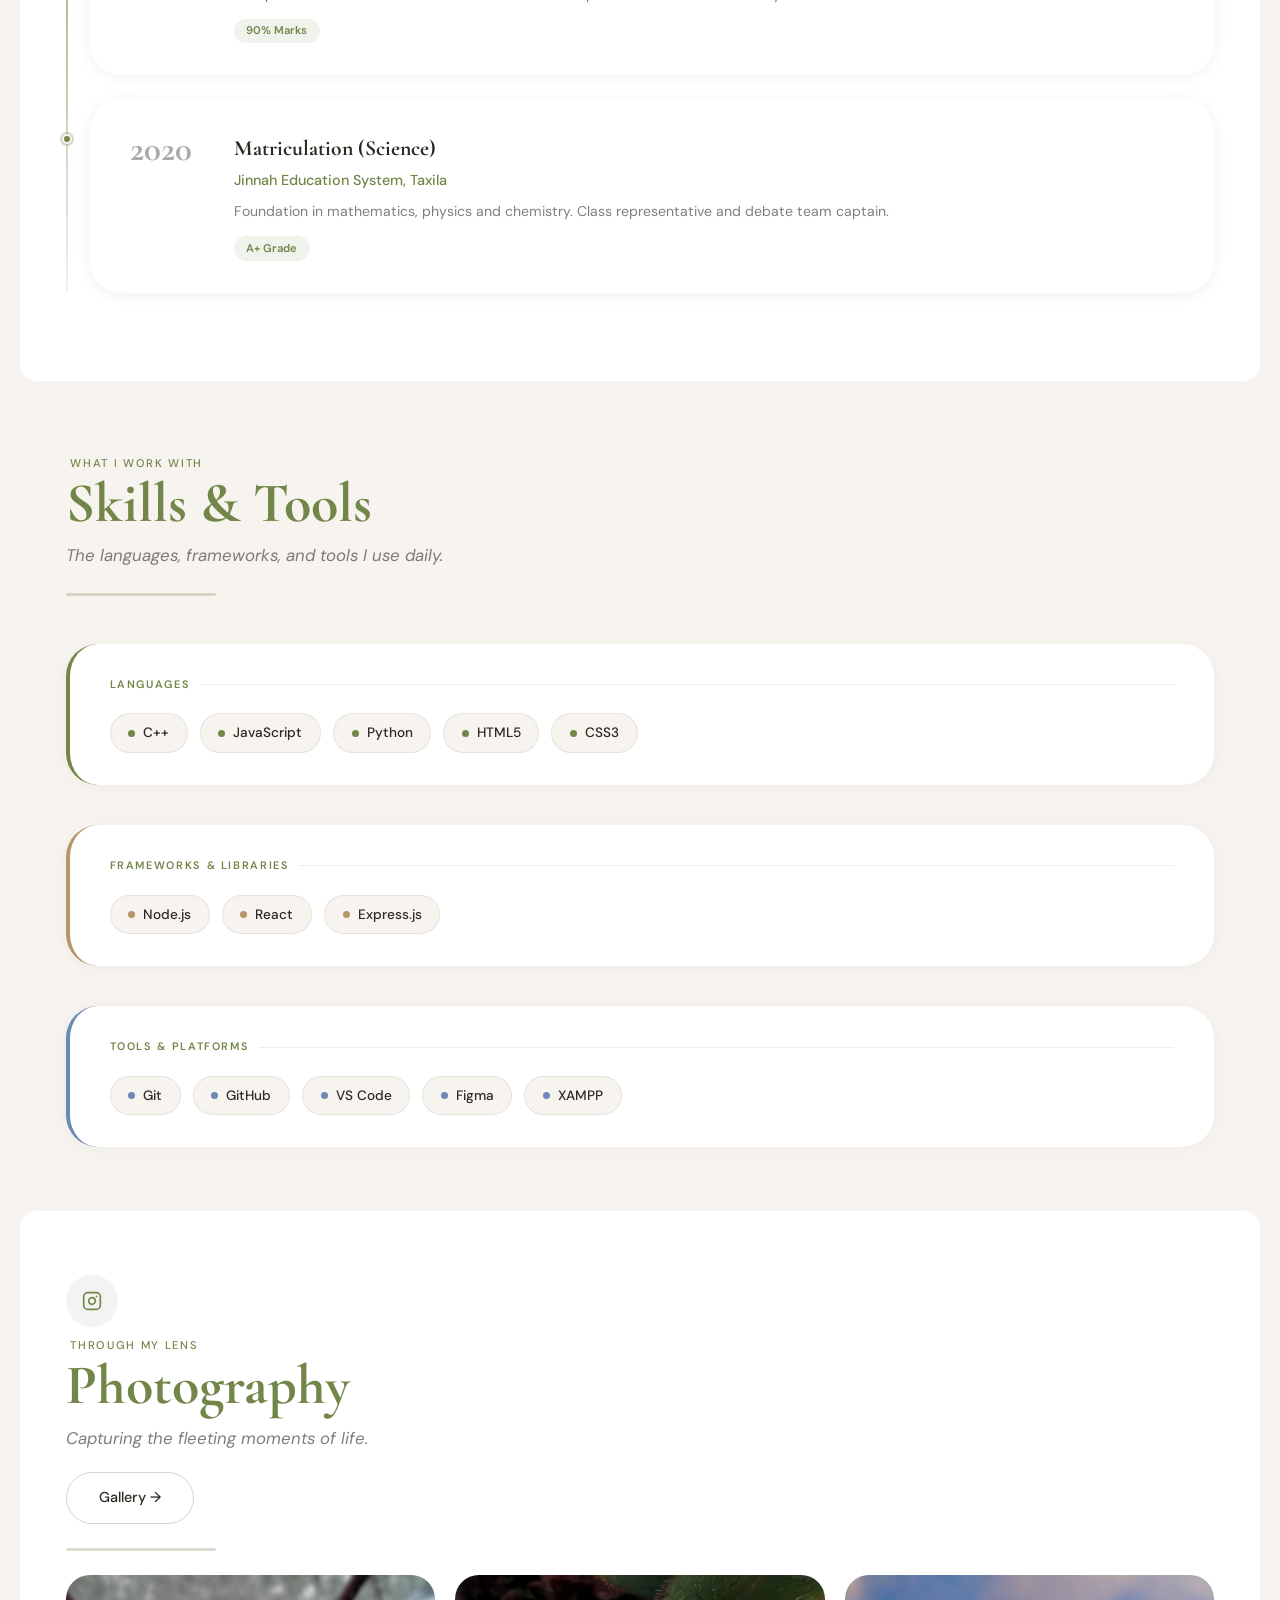
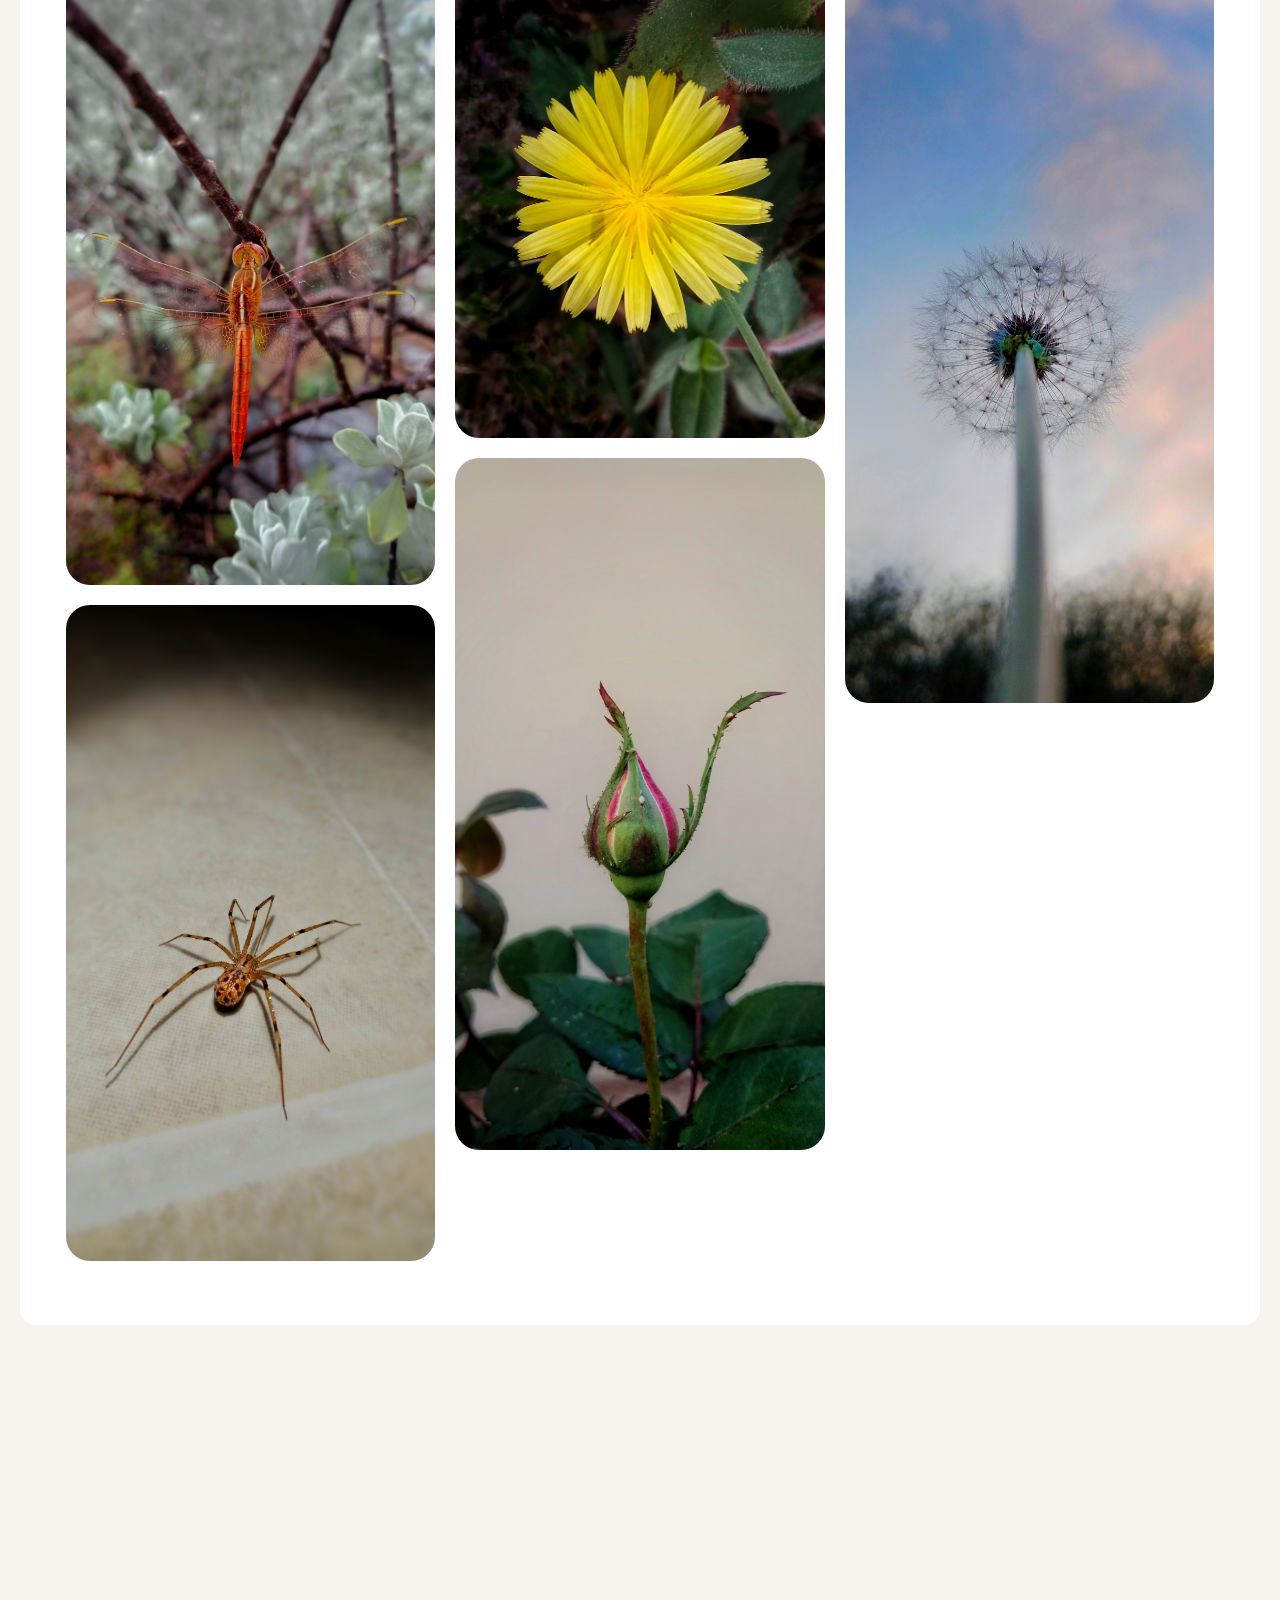
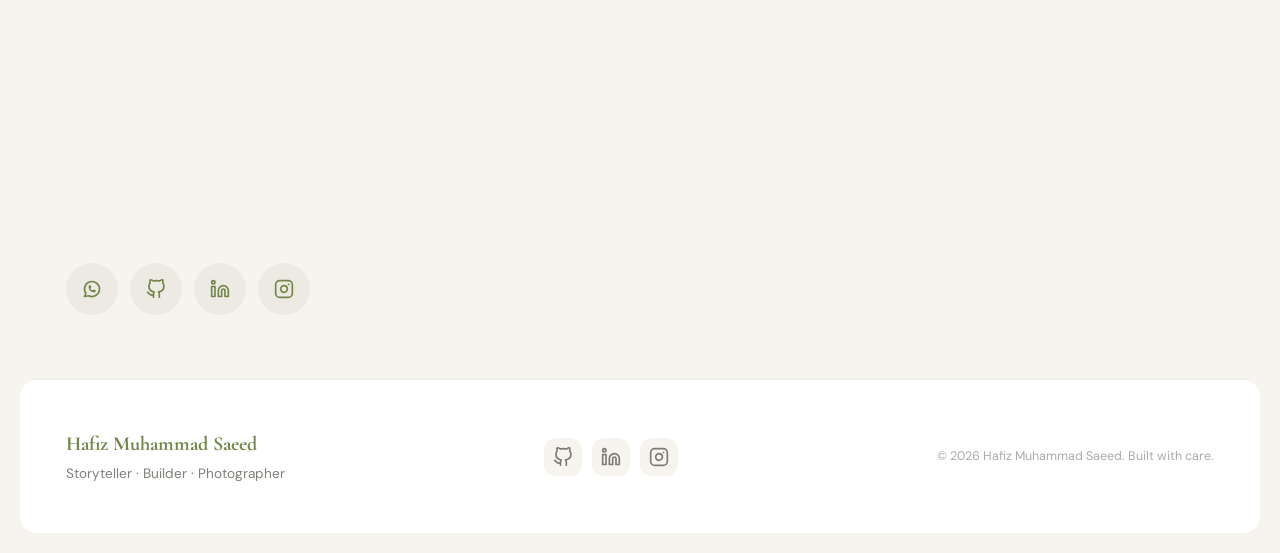
==== commit 44dfae52: "Assets Folder for common sharing" ====
--- a/HOME Page/index.html
+++ b/HOME Page/index.html
@@ -6,32 +6,19 @@
   <meta name="viewport" content="width=device-width, initial-scale=1.0" />
   <meta name="description" content="Hafiz Muhammad Saeed — Storyteller, Programmer, and Photographer based in Taxila, Pakistan.">
 
-  <!-- Open Graph / WhatsApp / LinkedIn -->
-  <meta property="og:type"        content="website">
-  <meta property="og:url"         content="https://hms.com/">
-  <meta property="og:title"       content="HMS | Hafiz Muhammad Saeed — Portfolio">
-  <meta property="og:description" content="Storyteller, Programmer, and Photographer based in Taxila, Pakistan.">
-  <meta property="og:image"       content="https://yourwebsite.com/Pics/Saeed/Saeed.jpg">
-
-  <!-- Twitter / X card -->
-  <meta name="twitter:card"        content="summary_large_image">
-  <meta name="twitter:title"       content="HMS | Hafiz Muhammad Saeed — Portfolio">
-  <meta name="twitter:description" content="Storyteller, Programmer, and Photographer based in Taxila, Pakistan.">
-  <meta name="twitter:image"       content="https://yourwebsite.com/Pics/Saeed/Saeed.jpg">
-
   <title>HMS | Portfolio</title>
 
   <link rel="preconnect" &display=swap href="https://fonts.googleapis.com">
   <link rel="preconnect" &display=swap href="https://fonts.gstatic.com" crossorigin>
   <link href="https://fonts.googleapis.com/css2?family=Cormorant+Garamond:ital,wght@0,300;0,400;0,600;0,700;1,400;1,600&family=DM+Sans:ital,wght@0,300;0,400;0,500;0,600;1,400&display=swap" rel="stylesheet">
   <link rel="icon" href="Pics/svgs/star.svg" type="image/svg+xml">
-  <link rel="preload" as="image" href="Pics/Saeed/Saeed.jpg">
-  <link rel="preload" as="image" href="Pics/Saeed/Saeed Black.jpg">
-  <link rel="preload" as="image" href="Pics/Saeed/Saeed Sp.jpg">
-
-  <link rel="stylesheet" href="css/Master Page/main.css">
-
-  <script type="module" src="javascript/main.js"></script>
+  <link rel="preload" as="image" href="../Assets/Saeed/Saeed.jpg">
+  <link rel="preload" as="image" href="../Assets/Saeed/Saeed Black.jpg">
+  <link rel="preload" as="image" href="../Assets/Saeed/Saeed Sp.jpg">
+
+  <link rel="stylesheet" href="css/main.css">
+
+  <script type="module" src="js/main.js"></script>
 </head>
 
 
@@ -164,7 +151,7 @@
       <div class="hero-img-wrap reveal reveal-delay-2">
         <div class="hero-blob hero-blob-1"></div>
         <div class="hero-blob hero-blob-2"></div>
-        <img src="Pics/Saeed/Saeed.jpg" alt="Hafiz Muhammad Saeed" loading="eager">
+        <img src="../Assets/Saeed/Saeed.jpg" alt="Hafiz Muhammad Saeed" loading="eager">
       </div>
 
     </div>
@@ -194,8 +181,8 @@
       </div>
 
       <div class="about-imgs reveal reveal-delay-2">
-        <img src="Pics/Saeed/Saeed Sp.jpg" alt="Saeed">
-        <img src="Pics/Saeed/Saeed Black.jpg" alt="Saeed">
+        <img src="../Assets/Saeed/Saeed Sp.jpg" alt="Saeed">
+        <img src="../Assets/Saeed/Saeed Black.jpg" alt="Saeed">
       </div>
     </div>
 
@@ -211,8 +198,8 @@
       <h2 class="section-title">Projects</h2>
       <p class="section-sub">A collection of digital artifacts and experiments.</p>
 
-      <a href="projects.html" class="btn-outline" style="margin-top:1.25rem; display:inline-flex;">
-      View All Projects →
+      <a href="../Projects Page/projects.html" class="btn-outline" style="margin-top:1.25rem; display:inline-flex;">
+      View All →
       </a>
 
       <div class="divider"></div>
@@ -274,8 +261,8 @@
       </h2>
       <p class="section-sub">Capturing the fleeting moments of life.</p>
 
-      <a href="photography.html" class="btn-outline" style="margin-top:1.25rem; display:inline-flex;">
-      View Full Gallery →
+      <a href="../Photography Page/photography.html" class="btn-outline" style="margin-top:1.25rem; display:inline-flex;">
+      Gallery →
       </a>
 
       <div class="divider"></div>
--- a/HOME Page/css/main.css
+++ b/HOME Page/css/main.css
@@ -0,0 +1,26 @@
+/* Order matters:
+  1. rules       — variables & reset
+  2. nav-bar     — navigation and mobile menu
+  3. sections    — shared layout and buttons only
+  4. hero        — hero section
+  5. about       — about section
+  6. projects    — projects section
+  7. photography — photography section
+  8. academic    — academic section
+  9. skills      — skills section
+  10. contact     — contact section
+  11. footer      — footer and lightbox
+  12. responsive  — media queries always last */
+
+@import './rules.css';
+@import './nav-bar.css';
+@import './sections.css';
+@import './hero.css';
+@import './about.css';
+@import './projects.css';
+@import './photography.css';
+@import './academic.css';
+@import './skills.css';
+@import './contact.css';
+@import './footer.css';
+@import './responsiveness.css';
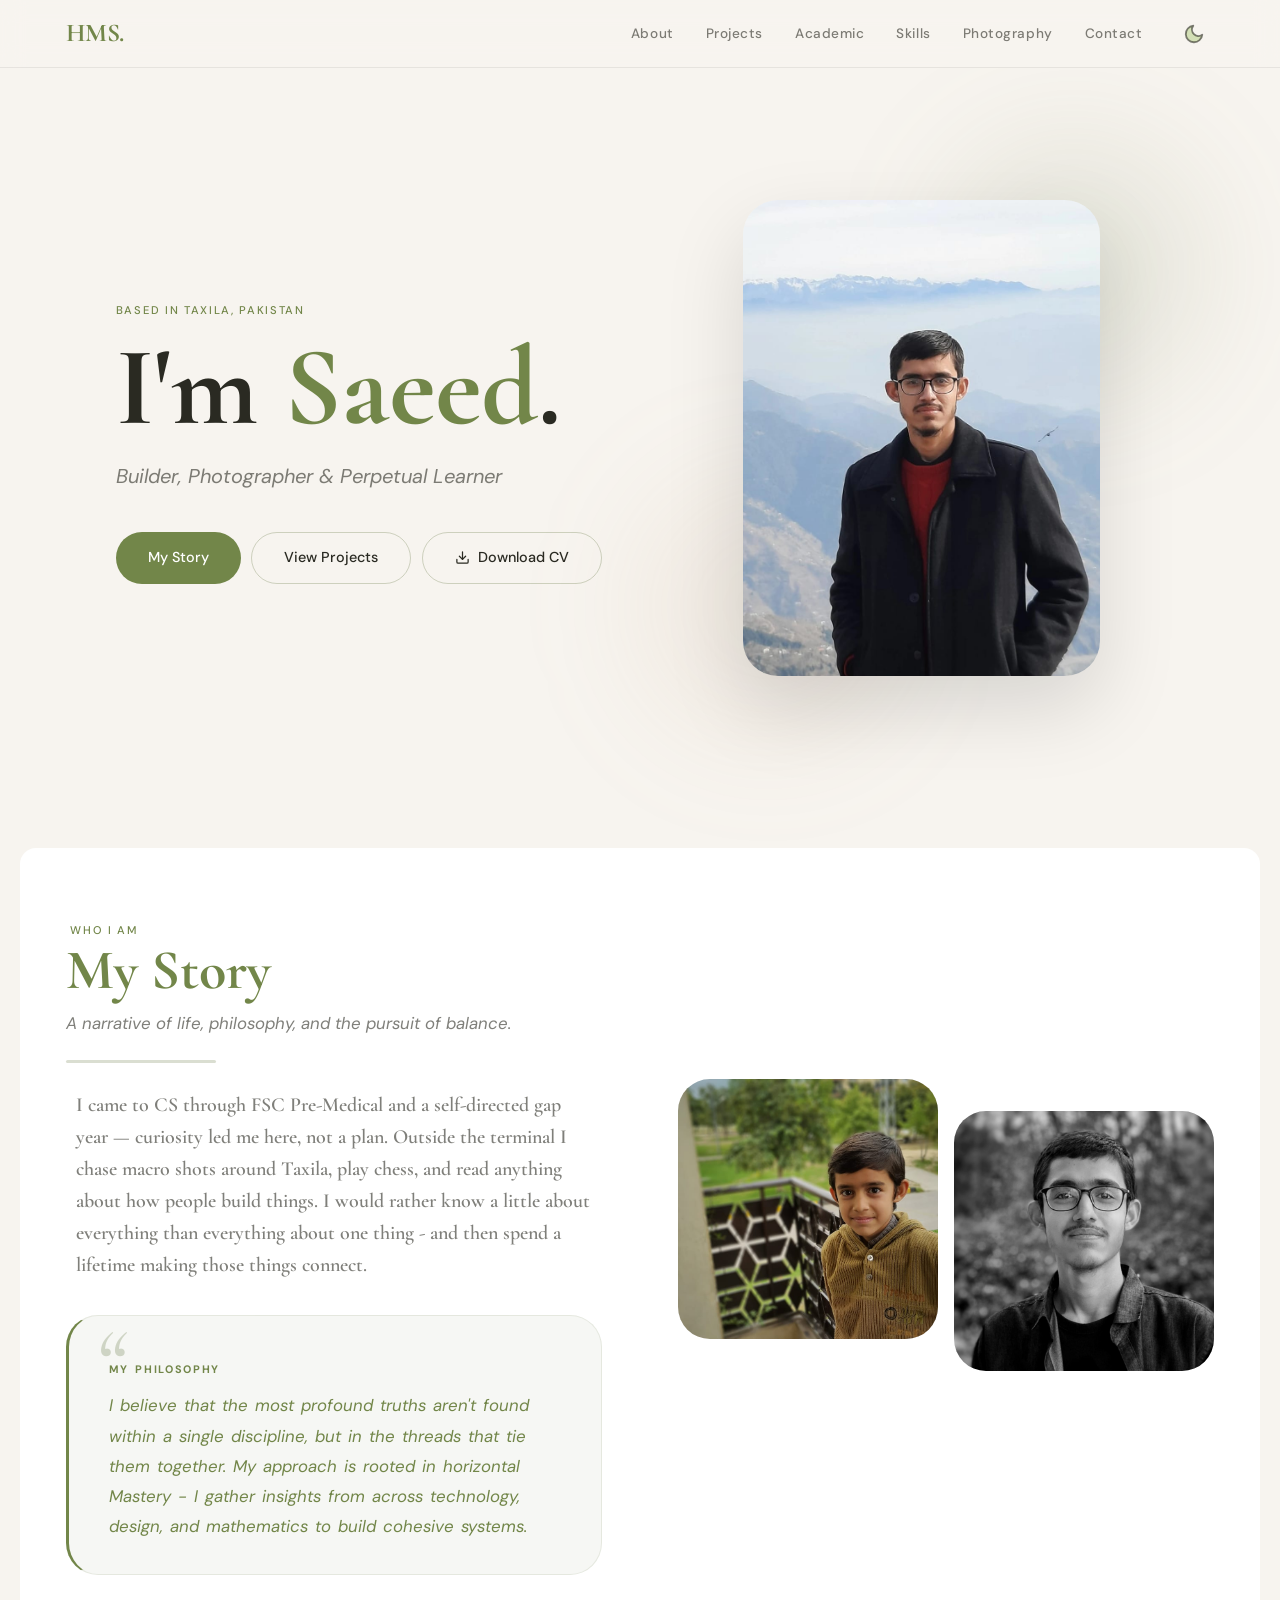
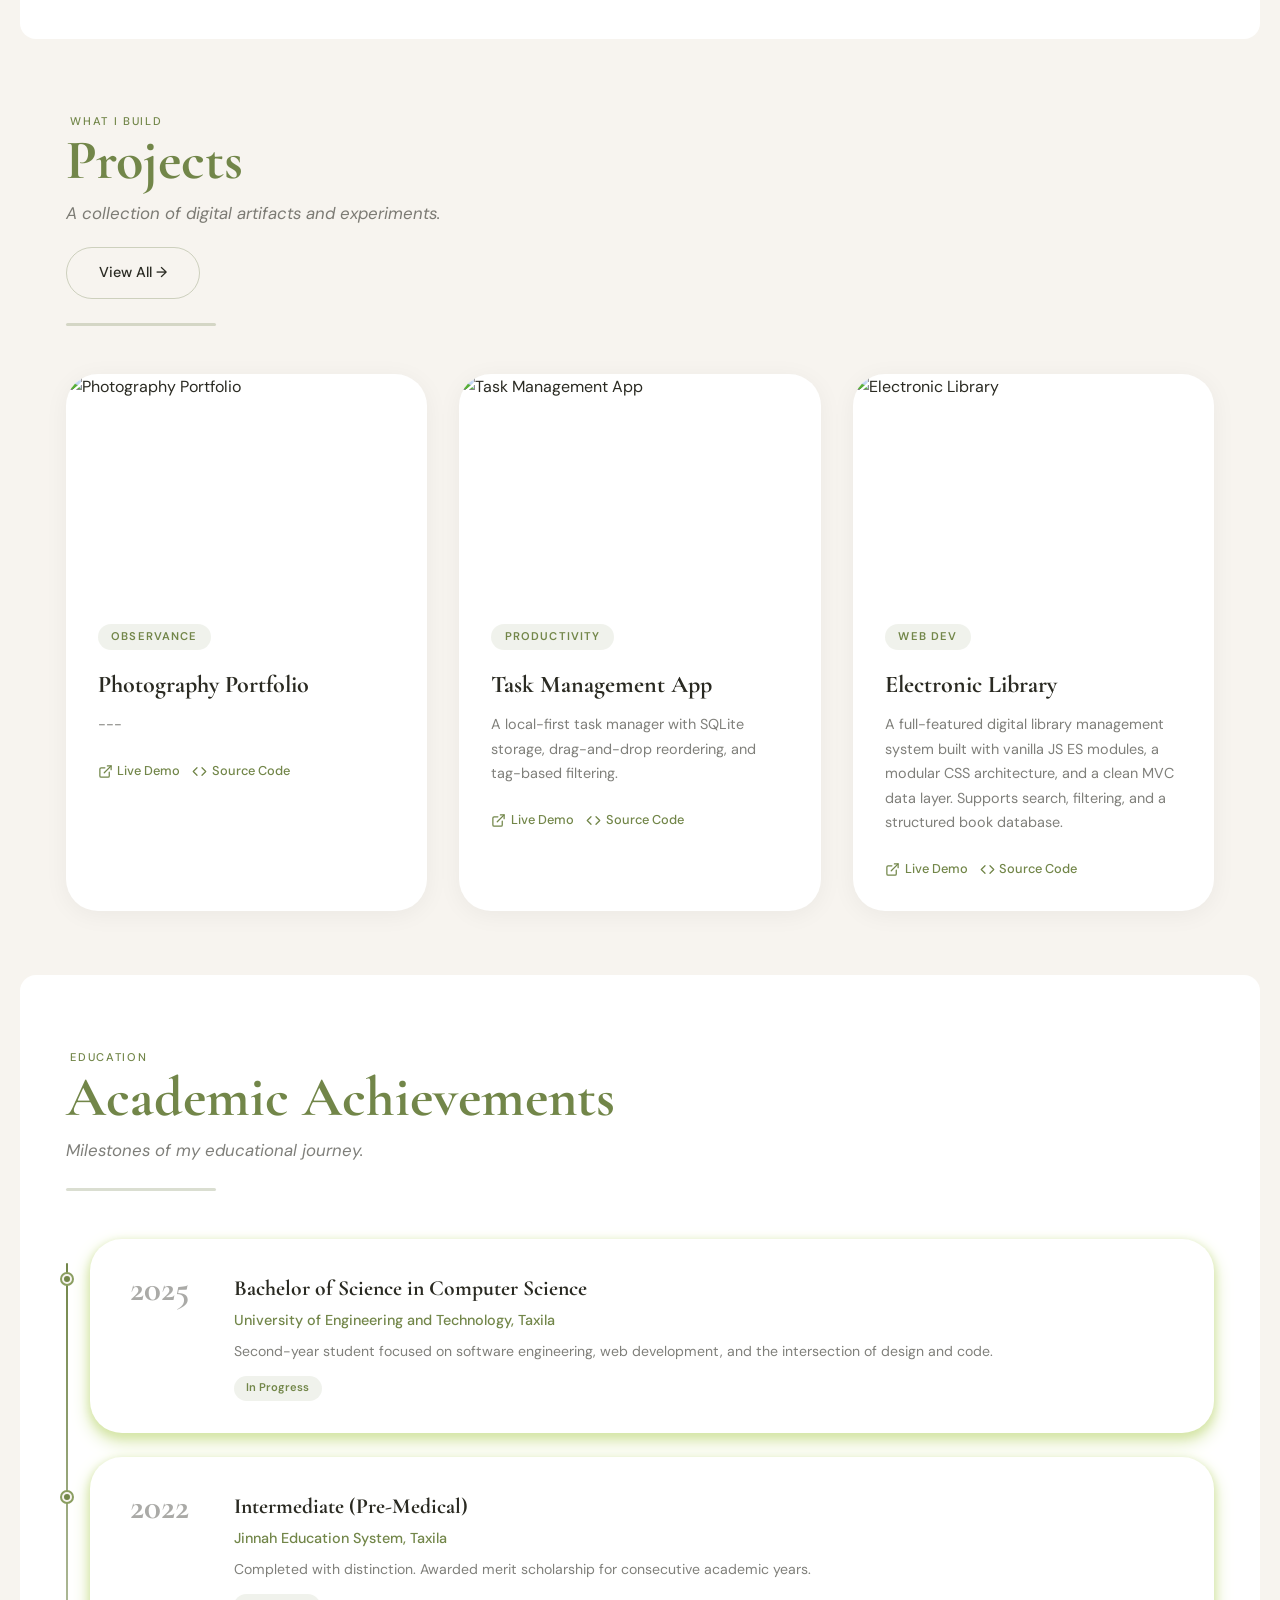
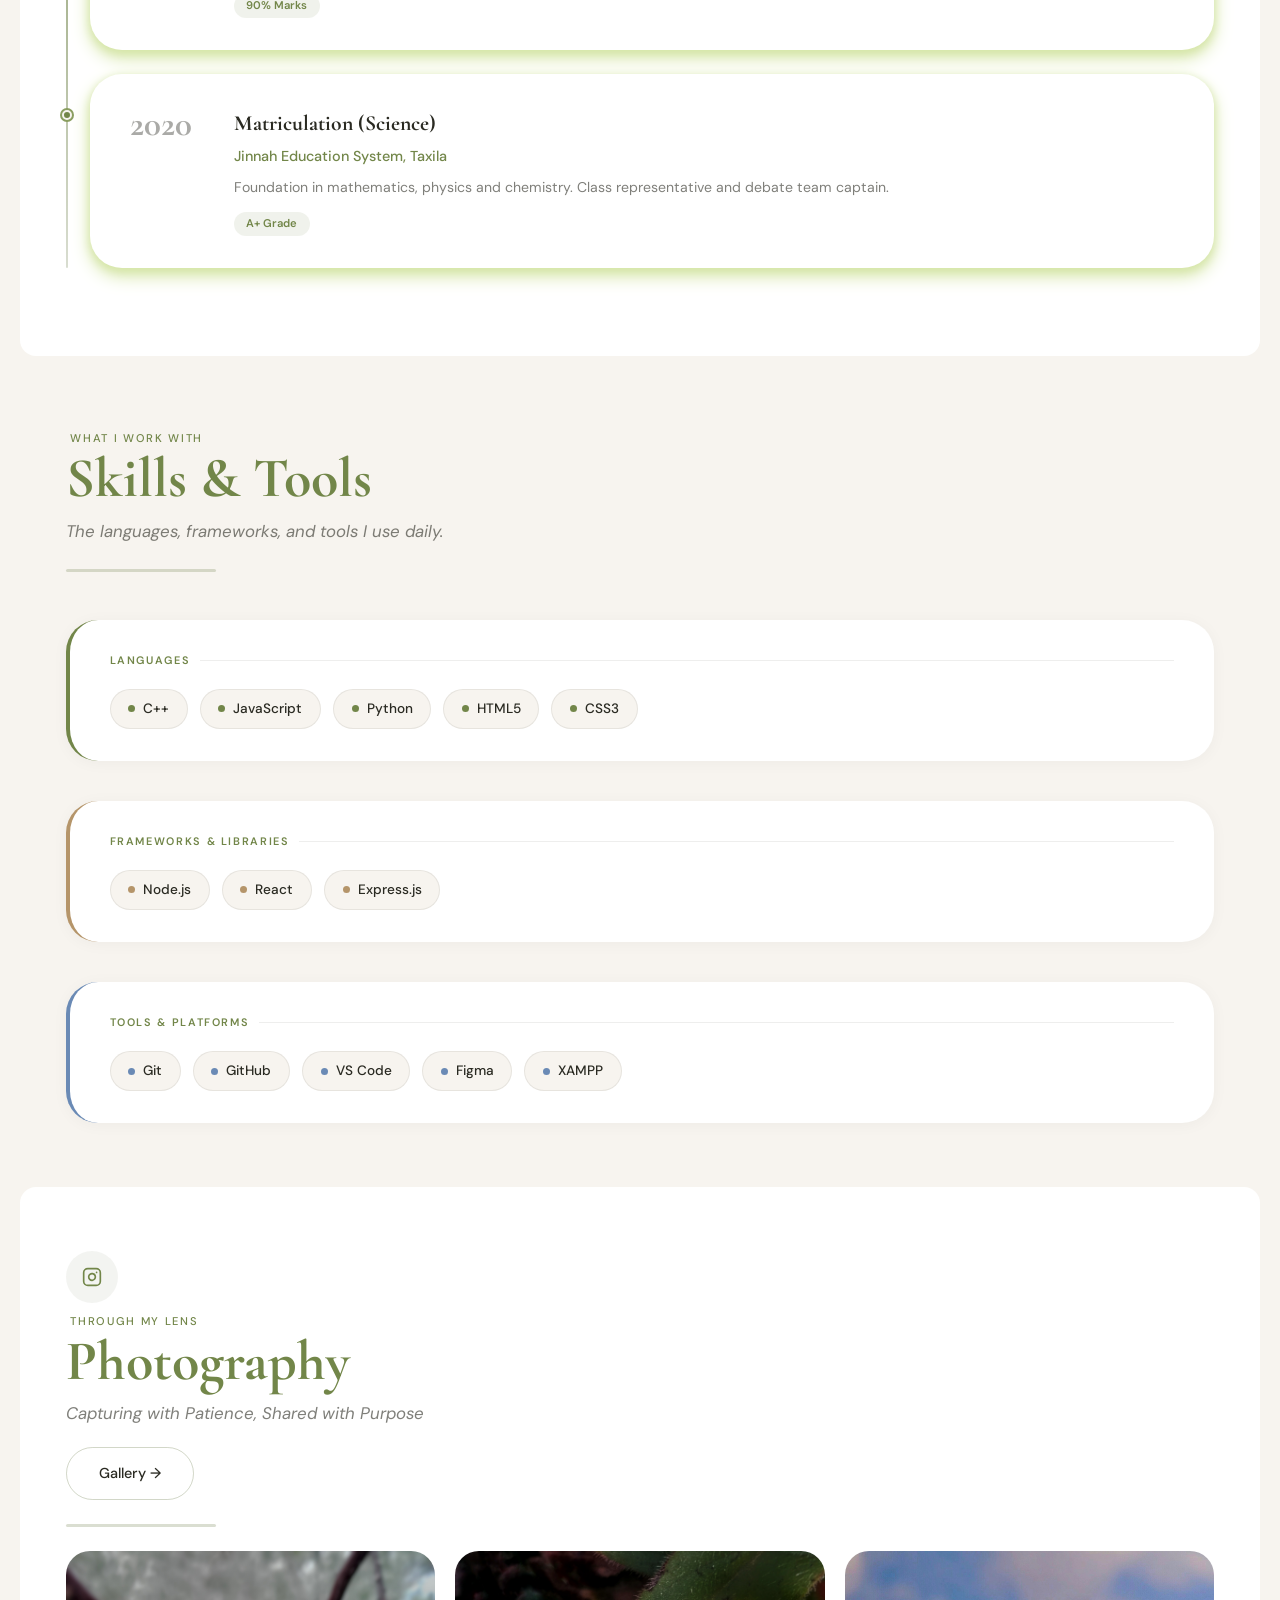
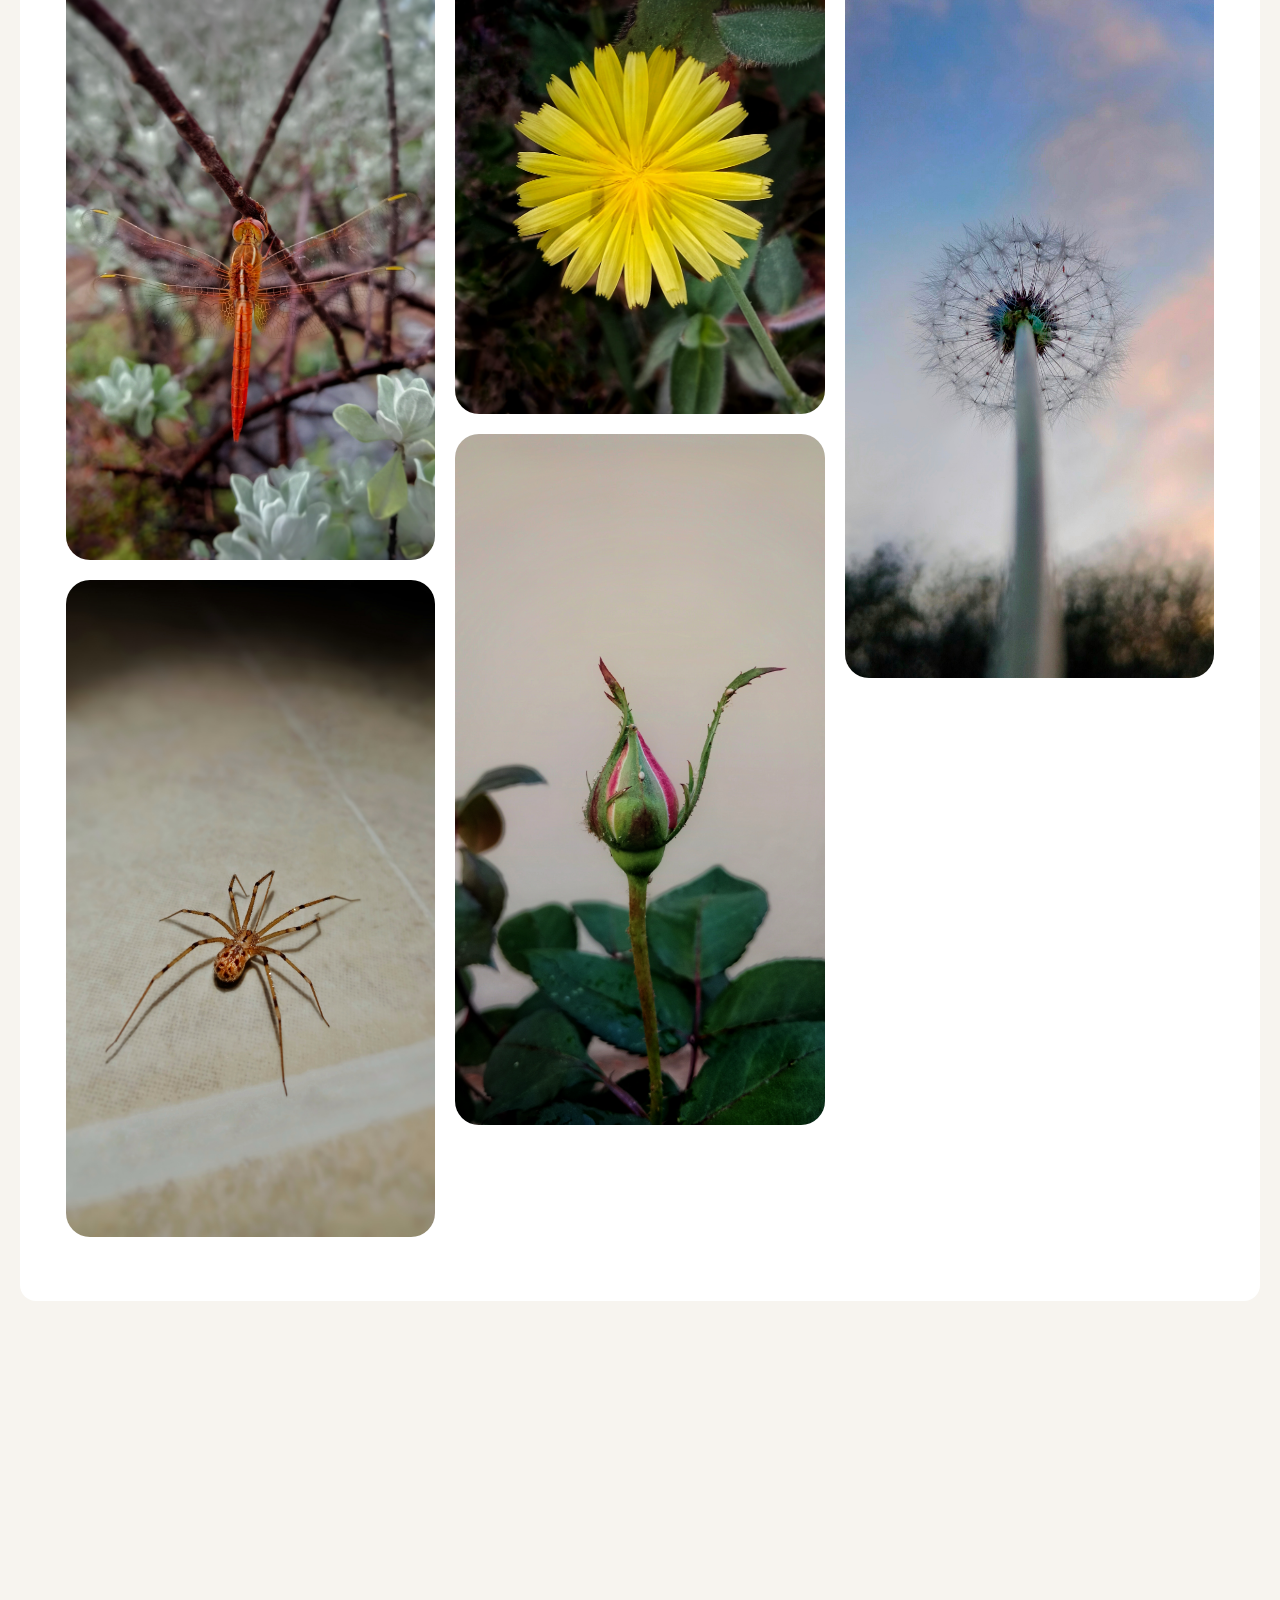
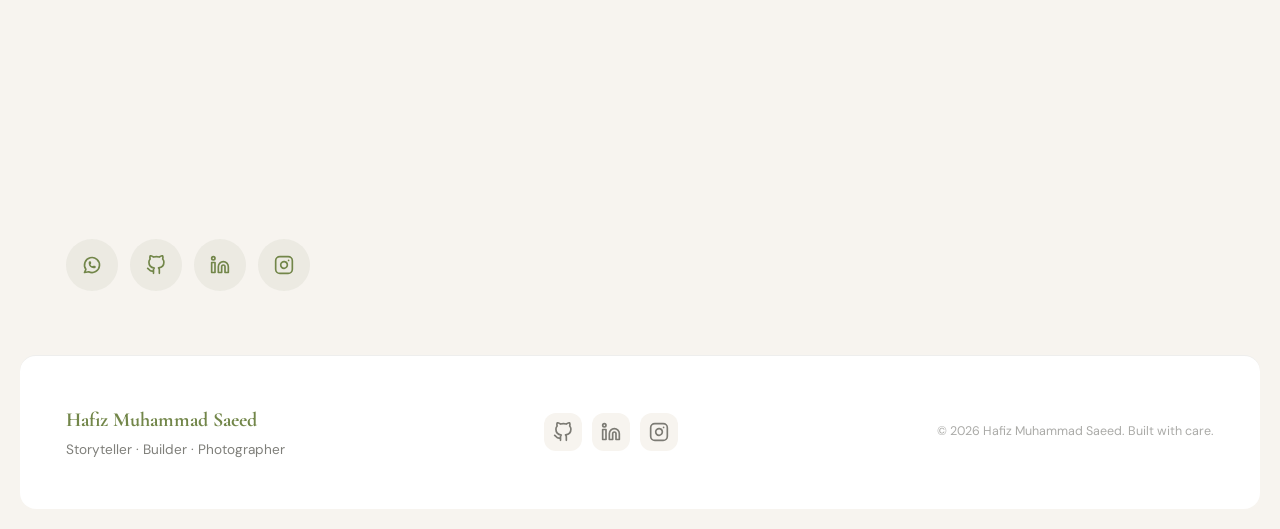
==== commit 98b97c40: "Add Dark Mode Feature" ====
--- a/HOME Page/index.html
+++ b/HOME Page/index.html
@@ -8,17 +8,17 @@
 
   <title>HMS | Portfolio</title>
 
-  <link rel="preconnect" &display=swap href="https://fonts.googleapis.com">
-  <link rel="preconnect" &display=swap href="https://fonts.gstatic.com" crossorigin>
-  <link href="https://fonts.googleapis.com/css2?family=Cormorant+Garamond:ital,wght@0,300;0,400;0,600;0,700;1,400;1,600&family=DM+Sans:ital,wght@0,300;0,400;0,500;0,600;1,400&display=swap" rel="stylesheet">
-  <link rel="icon" href="Pics/svgs/star.svg" type="image/svg+xml">
+  <link as="font" rel="preconnect" &display=swap href="https://fonts.googleapis.com">
+  <link as="font" rel="preconnect" &display=swap href="https://fonts.gstatic.com" crossorigin>
+  <link as="style" href="https://fonts.googleapis.com/css2?family=Cormorant+Garamond:ital,wght@0,300;0,400;0,600;0,700;1,400;1,600&family=DM+Sans:ital,wght@0,300;0,400;0,500;0,600;1,400&display=swap" rel="stylesheet">
+  <link rel="icon" as="icon" href="Pics/svgs/star.svg" type="image/svg+xml">
   <link rel="preload" as="image" href="../Assets/Saeed/Saeed.jpg">
   <link rel="preload" as="image" href="../Assets/Saeed/Saeed Black.jpg">
   <link rel="preload" as="image" href="../Assets/Saeed/Saeed Sp.jpg">
 
-  <link rel="stylesheet" href="css/main.css">
-
-  <script type="module" src="js/main.js"></script>
+  <link rel="stylesheet" as="style" href="css/main.css">
+
+  <script type="module" as="script" src="js/main.js"></script>
 </head>
 
 
@@ -70,6 +70,10 @@
       <path d="M9 10a.5 .5 0 0 0 1 0v-1a.5 .5 0 0 0 -1 0v1a5 5 0 0 0 5 5h1a.5 .5 0 0 0 0 -1h-1a.5 .5 0 0 0 0 1"/>
     </symbol>
 
+    <symbol id="icon-moon" viewBox="0 0 24 24" fill="none" stroke="currentColor" stroke-width="2" stroke-linecap="round" stroke-linejoin="round">
+      <path fill="#c3d59cb3" d="M21 12.79A9 9 0 1 1 11.21 3 7 7 0 0 0 21 12.79z"/>
+    </symbol>
+
   </svg>
 
 
@@ -79,7 +83,8 @@
 <!-- ── NAVIGATION ──────────────────────────────────────────── -->
 <nav>
   <div class="container nav-inner">
-    <a href="#" class="nav-logo">HMS.</a>
+    <a href="index.html" class="nav-logo">HMS.</a>
+
     <div class="nav-links">
       <a href="#about">About</a>
       <a href="#projects">Projects</a>
@@ -87,10 +92,16 @@
       <a href="#skills">Skills</a>
       <a href="#photography">Photography</a>
       <a href="#contact">Contact</a>
-    </div>
+
+      <a class="theme-toggle" id="themeToggle">
+        <svg class="icon" id="themeIcon"><use href="#icon-moon"/></svg></a>
+
+    </div>
+
     <button class="nav-toggle" id="menuToggle" aria-label="Toggle menu">
       <span></span><span></span><span></span>
     </button>
+
   </div>
 </nav>
 
@@ -124,6 +135,11 @@
   <a href="#contact" class="mobile-link">
     <svg class="icon" viewBox="0 0 24 24"><path fill="#c3d59cb3" d="M4 4h16c1.1 0 2 .9 2 2v12c0 1.1-.9 2-2 2H4c-1.1 0-2-.9-2-2V6c0-1.1.9-2 2-2z"/><polyline points="22,6 12,13 2,6"/></svg>
     Contact
+  </a>
+
+  <a class="mobile-link theme-toggle" id="themeToggle">
+    <svg class="icon" id="themeIcon"><use href="#icon-moon"/></svg>
+    Mode
   </a>
 
   </div>
@@ -259,7 +275,7 @@
       <h2 class="section-title">
           Photography
       </h2>
-      <p class="section-sub">Capturing the fleeting moments of life.</p>
+      <p class="section-sub">Capturing with Patience, Shared with Purpose</p>
 
       <a href="../Photography Page/photography.html" class="btn-outline" style="margin-top:1.25rem; display:inline-flex;">
       Gallery →
@@ -299,7 +315,6 @@
           </div>
         </a>
 
-
       <a href="tel:+923219798860" target="_blank" rel="noopener noreferrer" class="contact-row">
 
           <div class="contact-icon">
@@ -365,6 +380,7 @@
       </div>
 
       <div class="footer-socials">
+
         <a href="https://github.com/HMSaeed101" aria-label="GitHub" target="_blank" rel="noopener noreferrer">
           <svg class="icon"><use href="#icon-github"/></svg>
         </a>
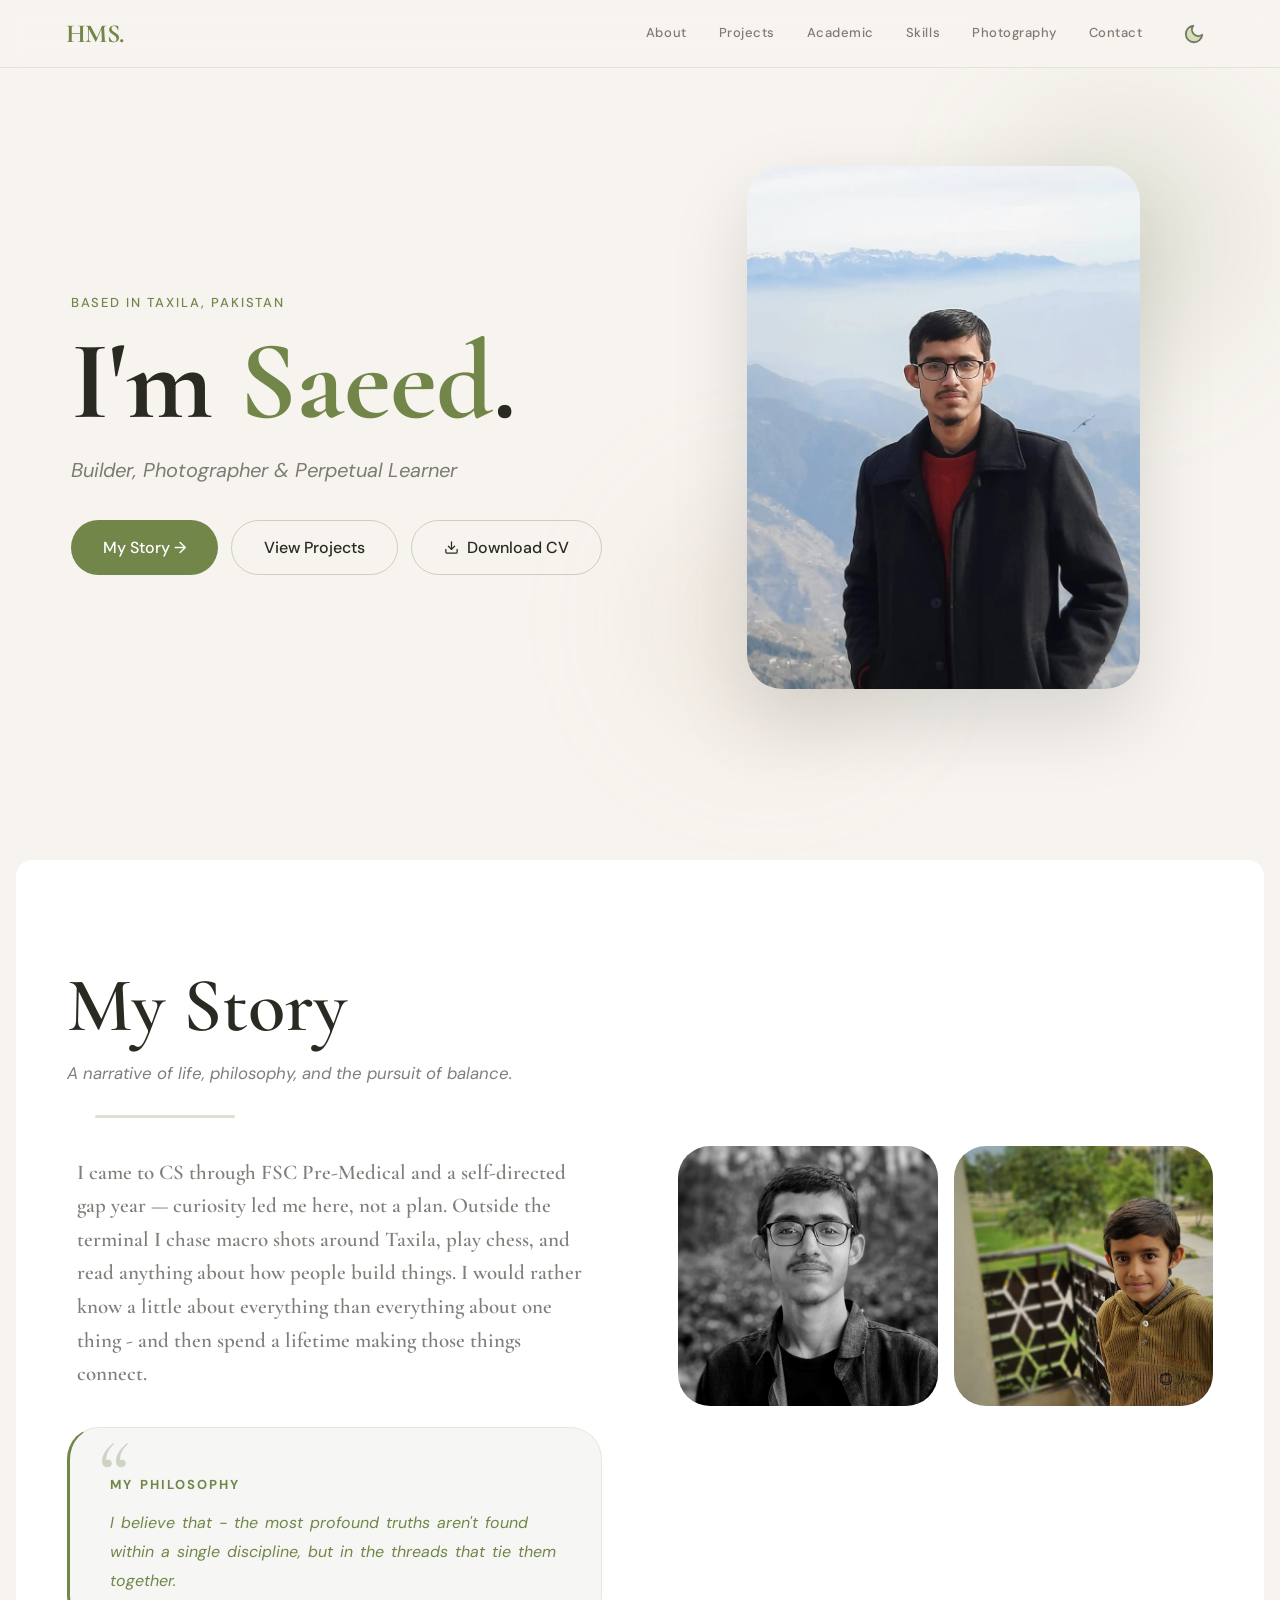
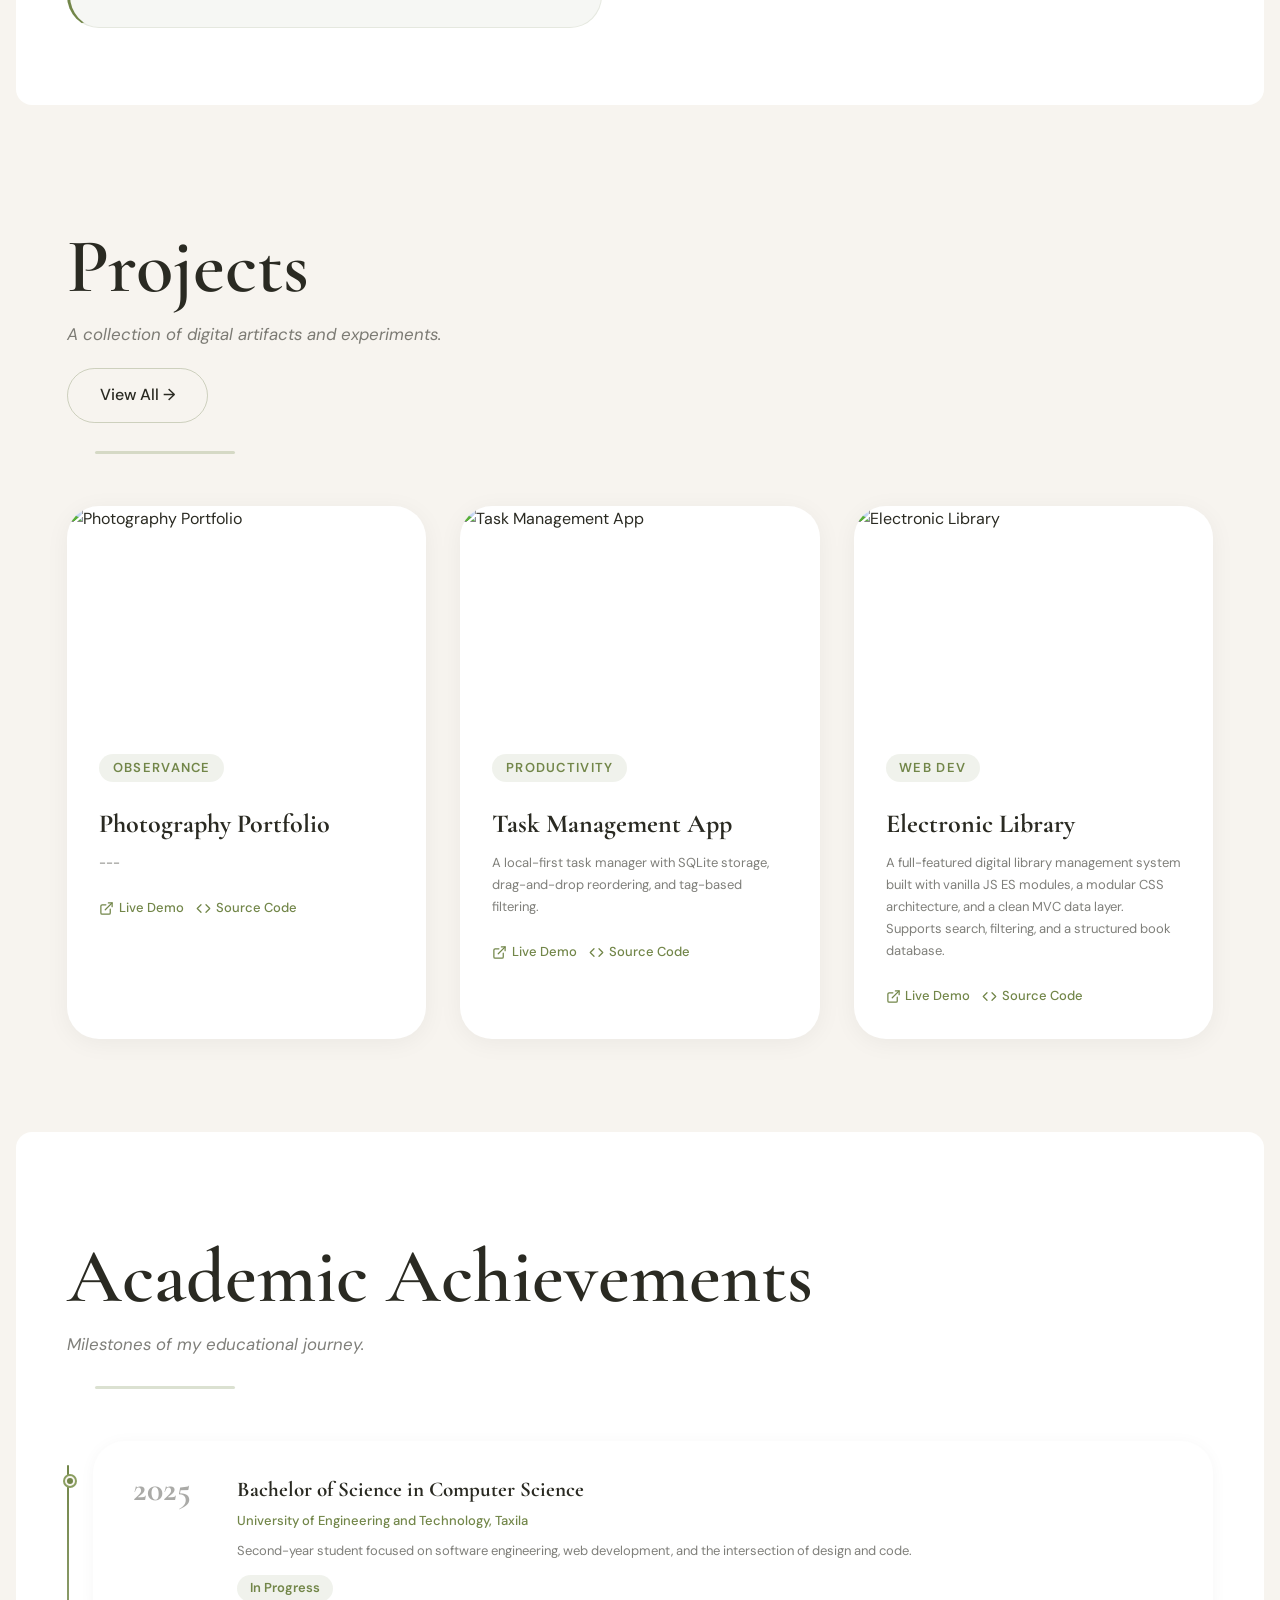
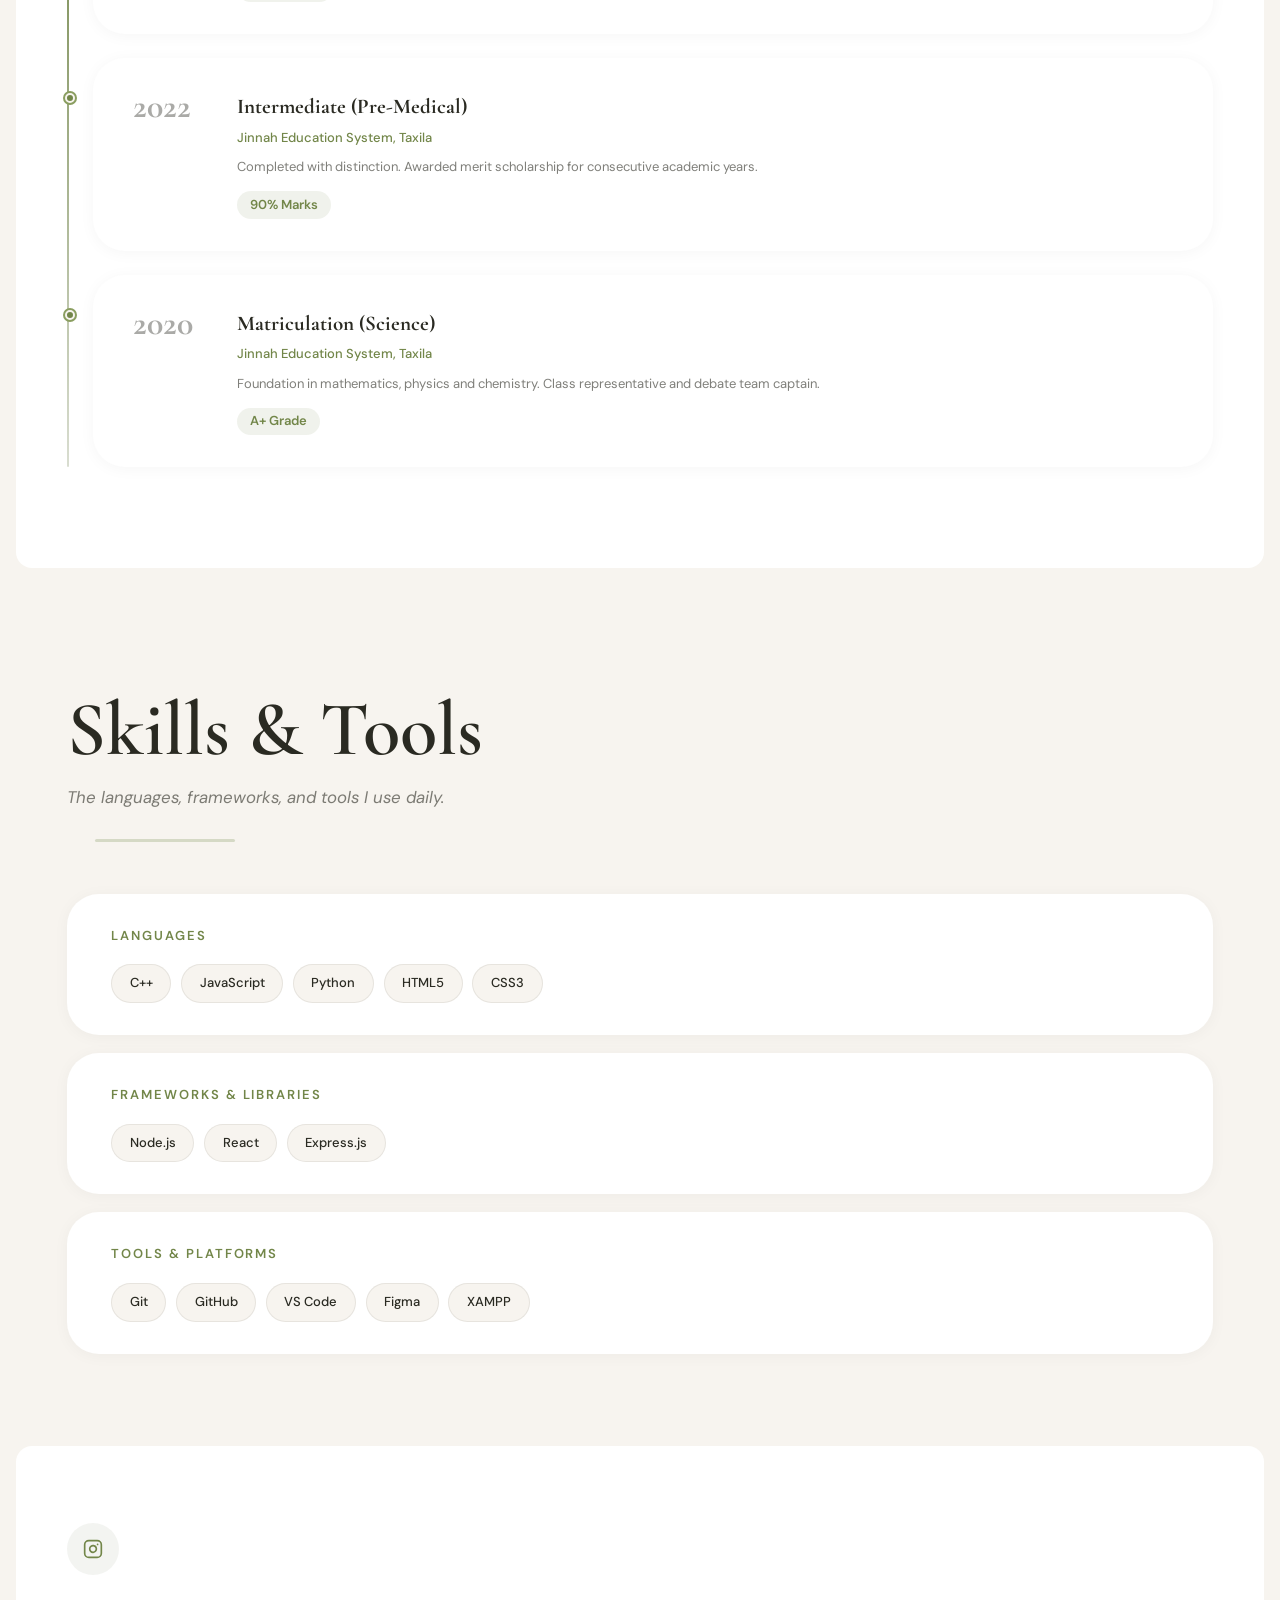
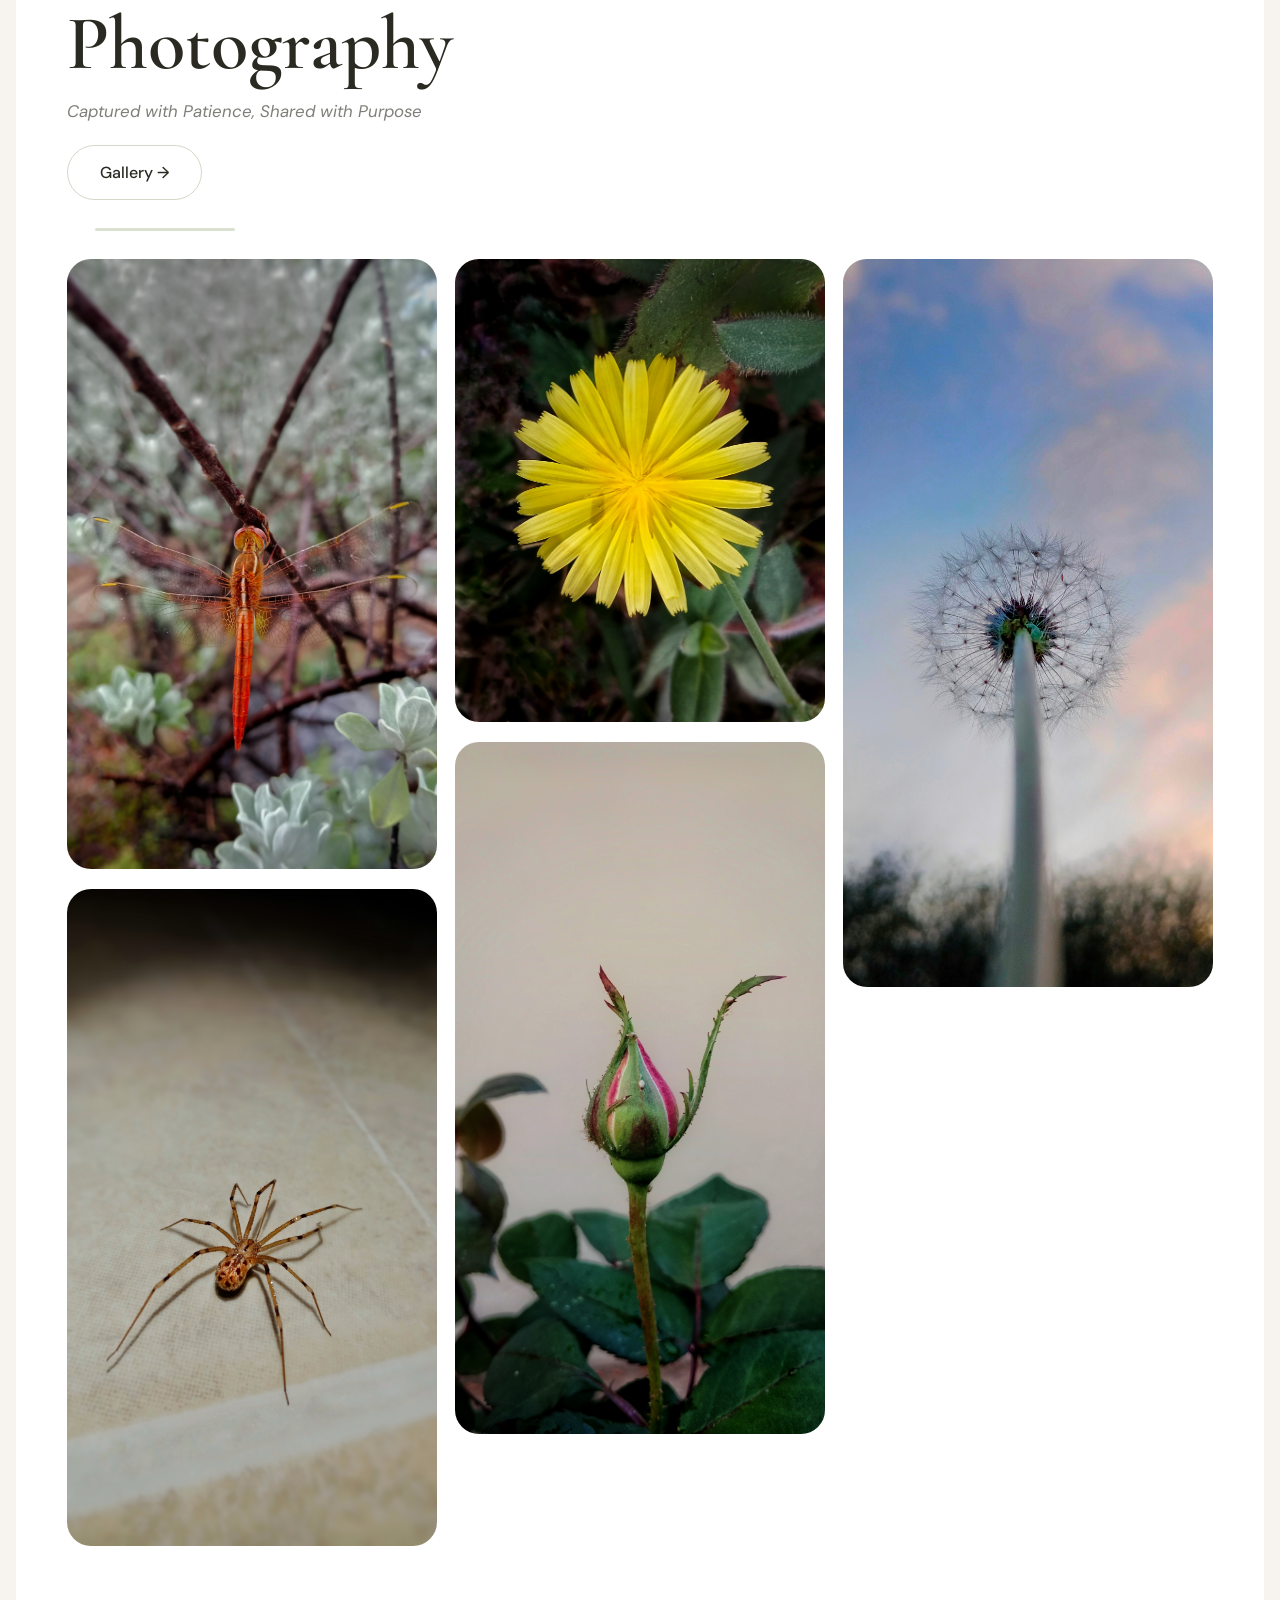
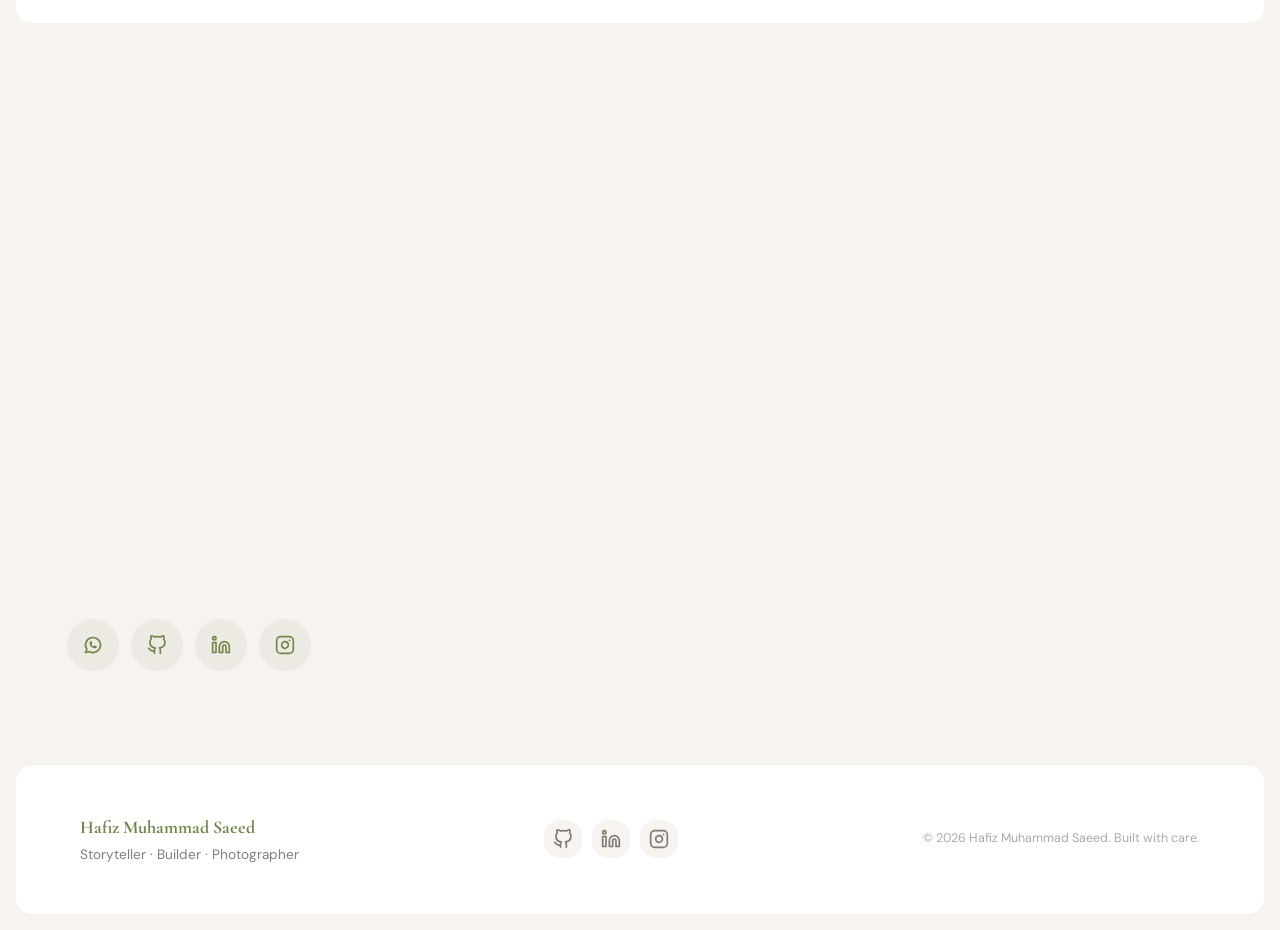
==== commit 6e7523d5: "CSS & UX : Home Page" ====
--- a/HOME Page/index.html
+++ b/HOME Page/index.html
@@ -11,10 +11,10 @@
   <link as="font" rel="preconnect" &display=swap href="https://fonts.googleapis.com">
   <link as="font" rel="preconnect" &display=swap href="https://fonts.gstatic.com" crossorigin>
   <link as="style" href="https://fonts.googleapis.com/css2?family=Cormorant+Garamond:ital,wght@0,300;0,400;0,600;0,700;1,400;1,600&family=DM+Sans:ital,wght@0,300;0,400;0,500;0,600;1,400&display=swap" rel="stylesheet">
-  <link rel="icon" as="icon" href="Pics/svgs/star.svg" type="image/svg+xml">
-  <link rel="preload" as="image" href="../Assets/Saeed/Saeed.jpg">
-  <link rel="preload" as="image" href="../Assets/Saeed/Saeed Black.jpg">
-  <link rel="preload" as="image" href="../Assets/Saeed/Saeed Sp.jpg">
+  <link rel="icon" as="icon" href="../Assets/Icons/graduation-cap.svg" type="image/svg+xml">
+  <link rel="preload" as="image" href="../Assets/Pics/Saeed/Saeed.jpg">
+  <link rel="preload" as="image" href="../Assets/Pics/Saeed/Saeed Black.jpg">
+  <link rel="preload" as="image" href="../Assets/Pics/Saeed/Saeed Sp.jpg">
 
   <link rel="stylesheet" as="style" href="css/main.css">
 
@@ -25,25 +25,6 @@
 
 <body>
 
-
-<!-- ── No-Script  ─────────────────────────────────────── -->
-<noscript>
-  <div style="
-    position: fixed;
-    bottom: 1.5rem;
-    left: 50%;
-    transform: translateX(-50%);
-    background: var(--ink);
-    color: var(--warm-bg);
-    padding: .75rem 1.5rem;
-    border-radius: 99px;
-    font-size: .85rem;
-    font-family: 'DM Sans', sans-serif;
-    z-index: 999;
-  ">
-    JavaScript is disabled — some content may not load.
-  </div>
-</noscript>
 
 <!-- ── SVG Sprite ─────────────────────────────────────── -->
   <svg xmlns="http://www.w3.org/2000/svg" style="display:none">
@@ -124,7 +105,7 @@
 
   <a href="#skills" class="mobile-link">
     <svg class="icon" viewBox="0 0 24 24"><path fill="#c3d59cb3" d="M12 2l3.09 6.26L22 9.27l-5 4.87 1.18 6.88L12 17.77l-6.18 3.25L7 14.14 2 9.27l6.91-1.01L12 2z"/></svg>
-    Skills
+    Skills & Tools
   </a>
 
   <a href="#photography" class="mobile-link">
@@ -153,21 +134,24 @@
         <p class="label">Based in Taxila, Pakistan</p>
         <h1 class="hero-h1">I'm <span>Saeed</span>.</h1>
         <p class="hero-sub">Builder, Photographer &amp; Perpetual Learner</p>
+
         <div class="hero-ctas reveal">
-          <a href="#about" class="btn-olive">My Story</a>
+          <a href="#about" class="btn-olive">My Story → </a>
+
           <a href="#projects" class="btn-outline">View Projects</a>
-          <a href="Docs/HMS_CV.pdf" class="btn-outline" download>
-
+
+          <a href="../Docs/HMS_CV.pdf" class="btn-outline" download>
               <svg class="icon icon-sm" viewBox="0 0 24 24"><path d="M21 15v4a2 2 0 0 1-2 2H5a2 2 0 0 1-2-2v-4"/><polyline points="7 10 12 15 17 10"/><line x1="12" y1="15" x2="12" y2="3"/></svg>
           Download CV
           </a>
+
         </div>
       </div>
 
       <div class="hero-img-wrap reveal reveal-delay-2">
         <div class="hero-blob hero-blob-1"></div>
         <div class="hero-blob hero-blob-2"></div>
-        <img src="../Assets/Saeed/Saeed.jpg" alt="Hafiz Muhammad Saeed" loading="eager">
+        <img src="../Assets/Pics/Saeed/Saeed.jpg" alt="Hafiz Muhammad Saeed" loading="eager">
       </div>
 
     </div>
@@ -179,7 +163,6 @@
   <div class="container">
 
     <div class="reveal">
-      <p class="label">&nbsp;Who I am</p>
       <h2 class="section-title">My Story</h2>
       <p class="section-sub">A narrative of life, philosophy, and the pursuit of balance.</p>
       <div class="divider"></div>
@@ -192,14 +175,16 @@
 
         <div class="philosophy-box">
           <strong>My Philosophy</strong>
-          I believe that the most profound truths aren't found within a single discipline, but in the threads that tie them together. My approach is rooted in horizontal Mastery - I gather insights from across technology, design, and mathematics to build cohesive systems.
-        </div>
-      </div>
-
+          I believe that - the most profound truths aren't found within a single discipline, but in the threads that tie them together.
+        </div>
+      </div>
+
+      <!-- !!In This Area I could Also Have a line for time line or creative stuff for my Whole life Story Representation -->
       <div class="about-imgs reveal reveal-delay-2">
-        <img src="../Assets/Saeed/Saeed Sp.jpg" alt="Saeed">
-        <img src="../Assets/Saeed/Saeed Black.jpg" alt="Saeed">
-      </div>
+        <img src="../Assets/Pics/Saeed/Saeed Black.jpg" alt="Saeed">
+        <img src="../Assets/Pics/Saeed/Saeed Sp.jpg" alt="Saeed">
+      </div>
+      <!-- ! -->
     </div>
 
   </div>
@@ -210,7 +195,6 @@
   <div class="container">
 
     <div class="reveal">
-      <p class="label">&nbsp;What I build</p>
       <h2 class="section-title">Projects</h2>
       <p class="section-sub">A collection of digital artifacts and experiments.</p>
 
@@ -226,12 +210,38 @@
   </div>
 </section>
 
+<template id="tpl-project-card">
+
+  <div class="project-card reveal">
+
+    <div class="project-img-wrap"><img src="" alt="" loading="lazy"></div>
+
+    <div class="project-body">
+      <span class="project-tag"></span>
+
+      <h3 class="project-title"></h3>
+
+      <p class="project-desc"></p>
+
+      <div class="project-links">
+
+        <a class="project-link demo-link" href="#">
+        <svg class="icon icon-sm" viewBox="0 0 24 24"><path d="M18 13v6a2 2 0 0 1-2 2H5a2 2 0 0 1-2-2V8a2 2 0 0 1 2-2h6"/><polyline points="15 3 21 3 21 9"/><line x1="10" y1="14" x2="21" y2="3"/></svg>Live Demo</a>
+
+        <a class="project-link code-link" href="#">
+        <svg class="icon icon-sm" viewBox="0 0 24 24"><polyline points="16 18 22 12 16 6"/><polyline points="8 6 2 12 8 18"/></svg>Source Code</a>
+
+      </div>
+    </div>
+  </div>
+
+</template>
+
 <!-- ── ACADEMIC ────────────────────────────────────────────── -->
 <section id="academic" class="section bg-white">
   <div class="container">
 
     <div class="reveal">
-      <p class="label">&nbsp;Education</p>
       <h2 class="section-title">Academic Achievements</h2>
       <p class="section-sub">Milestones of my educational journey.</p>
       <div class="divider"></div>
@@ -241,202 +251,6 @@
 
   </div>
 </section>
-
-
-<!-- ── SKILLS ─────────────────────────────────────────────── -->
-<section id="skills" class="section">
-  <div class="container">
-
-    <div class="reveal">
-      <p class="label">&nbsp;What I work with</p>
-      <h2 class="section-title">Skills & Tools</h2>
-      <p class="section-sub">The languages, frameworks, and tools I use daily.</p>
-      <div class="divider"></div>
-    </div>
-
-    <div class="skills-wrapper reveal reveal-delay-1" id="skills-grid"></div>
-
-  </div>
-</section>
-
-
-<!-- ── PHOTOGRAPHY ─────────────────────────────────────────── -->
-<section id="photography" class="section bg-white">
-  <div class="container">
-
-    <div class="reveal">
-
-      <a class="contact-icon" href="https://www.instagram.com/hms_aeed" aria-label="Instagram" target="_blank" rel="noopener noreferrer">
-      <svg class="icon"><use href="#icon-instagram"/></svg>
-      </a>
-
-      <p class="label">&nbsp;Through my lens</p>
-
-      <h2 class="section-title">
-          Photography
-      </h2>
-      <p class="section-sub">Capturing with Patience, Shared with Purpose</p>
-
-      <a href="../Photography Page/photography.html" class="btn-outline" style="margin-top:1.25rem; display:inline-flex;">
-      Gallery →
-      </a>
-
-      <div class="divider"></div>
-    </div>
-
-    <div class="photo-grid reveal reveal-delay-1" id="photo-grid"></div>
-
-  </div>
-</section>
-
-
-<!-- ── CONTACT ─────────────────────────────────────────────── -->
-<section id="contact" class="section">
-  <div class="container">
-
-    <div class="reveal">
-      <p class="label">&nbsp;Get in touch</p>
-      <h2 class="section-title">Let's Connect</h2>
-      <p class="section-sub">I'd love to hear from you.</p>
-      <div class="divider"></div>
-    </div>
-
-    <div class="contact-grid">
-
-      <div class="contact-info reveal reveal-delay-1">
-
-        <a href="mailto:hafizmsaeed101@gmail.com" class="contact-row">
-          <div class="contact-icon">
-            <svg class="icon" viewBox="0 0 24 24"><path d="M4 4h16c1.1 0 2 .9 2 2v12c0 1.1-.9 2-2 2H4c-1.1 0-2-.9-2-2V6c0-1.1.9-2 2-2z"/><polyline points="22,6 12,13 2,6"/></svg>
-          </div>
-          <div class="contact-meta">
-            <p>Email</p>
-            <p>hafizmsaeed101@gmail.com</p>
-          </div>
-        </a>
-
-      <a href="tel:+923219798860" target="_blank" rel="noopener noreferrer" class="contact-row">
-
-          <div class="contact-icon">
-            <svg class="icon" viewBox="0 0 24 24"><path d="M22 16.92v3a2 2 0 0 1-2.18 2 19.79 19.79 0 0 1-8.63-3.07A19.5 19.5 0 0 1 4.15 12a19.79 19.79 0 0 1-3.07-8.67A2 2 0 0 1 3.06 1.27h3a2 2 0 0 1 2 1.72c.127.96.361 1.903.7 2.81a2 2 0 0 1-.45 2.11L7.09 9.91a16 16 0 0 0 6 6l1.27-1.27a2 2 0 0 1 2.11-.45c.907.339 1.85.573 2.81.7A2 2 0 0 1 21.73 17z"/></svg>
-          </div>
-
-          <div class="contact-meta">
-            <p>Phone</p>
-            <p>+92 321 9798860</p>
-          </div>
-
-      </a>
-
-
-      <a href="https://www.google.com/maps/search/?api=1&query=Taxila%2C+Pakistan" target="_blank" rel="noopener noreferrer" class="contact-row">
-
-        <div class="contact-icon">
-            <svg class="icon" viewBox="0 0 24 24"><path d="M21 10c0 7-9 13-9 13s-9-6-9-13a9 9 0 0 1 18 0z"/><circle cx="12" cy="10" r="3"/></svg>
-        </div>
-
-        <div class="contact-meta">
-          <p>Location</p>
-          <p>Taxila, Pakistan</p>
-        </div>
-      </a>
-
-    </div>
-
-        <div class="socials">
-
-          <a class="contact-icon" href="https://wa.me/923219798860?text=Hi%20Saeed%2C%20I%20saw%20your%20portfolio!" class="social-btn" aria-label="Whatsapp" target="_blank" rel="noopener noreferrer">
-            <svg class="icon"><use href="#icon-whatsapp"/></svg>
-          </a>
-
-          <a class="contact-icon" href="https://github.com/HMSaeed101" class="social-btn" aria-label="GitHub" target="_blank" rel="noopener noreferrer">
-            <svg class="icon"><use href="#icon-github"/></svg>
-          </a>
-
-          <a class="contact-icon" href="https://www.linkedin.com/in/hms-aeed" class="social-btn" aria-label="LinkedIn" target="_blank" rel="noopener noreferrer">
-            <svg class="icon"><use href="#icon-linkedin"/></svg>
-          </a>
-
-          <a class="contact-icon" href="https://www.instagram.com/hms_aeed" class="social-btn" aria-label="Instagram" target="_blank" rel="noopener noreferrer">
-            <svg class="icon"><use href="#icon-instagram"/></svg>
-          </a>
-
-        </div>
-      </div>
-
-    </div>
-  </div>
-</section>
-
-
-<!-- ── FOOTER ──────────────────────────────────────────────── -->
-<footer>
-  <div class="container">
-    <div class="footer-inner">
-
-      <div>
-        <div class="footer-name">Hafiz Muhammad Saeed</div>
-        <div class="footer-tagline">Storyteller · Builder · Photographer</div>
-      </div>
-
-      <div class="footer-socials">
-
-        <a href="https://github.com/HMSaeed101" aria-label="GitHub" target="_blank" rel="noopener noreferrer">
-          <svg class="icon"><use href="#icon-github"/></svg>
-        </a>
-
-        <a href="https://www.linkedin.com/in/hms-aeed" aria-label="LinkedIn" target="_blank" rel="noopener noreferrer">
-          <svg class="icon"><use href="#icon-linkedin"/></svg>
-        </a>
-
-        <a href="https://www.instagram.com/hms_aeed" aria-label="Instagram" target="_blank" rel="noopener noreferrer">
-          <svg class="icon"><use href="#icon-instagram"/></svg>
-        </a>
-
-      </div>
-      <p class="footer-copy">© 2026 Hafiz Muhammad Saeed. Built with care.</p>
-    </div>
-  </div>
-</footer>
-
-
-<!-- ── TEMPLATES ───────────────────────────────────────────── -->
-
-<template id="tpl-project-card">
-
-  <div class="project-card reveal">
-
-    <div class="project-img-wrap"><img src="" alt="" loading="lazy"></div>
-
-    <div class="project-body">
-      <span class="project-tag"></span>
-
-      <h3 class="project-title"></h3>
-
-      <p class="project-desc"></p>
-
-      <div class="project-links">
-
-        <a class="project-link demo-link" href="#">
-        <svg class="icon icon-sm" viewBox="0 0 24 24"><path d="M18 13v6a2 2 0 0 1-2 2H5a2 2 0 0 1-2-2V8a2 2 0 0 1 2-2h6"/><polyline points="15 3 21 3 21 9"/><line x1="10" y1="14" x2="21" y2="3"/></svg>Live Demo</a>
-
-        <a class="project-link code-link" href="#">
-        <svg class="icon icon-sm" viewBox="0 0 24 24"><polyline points="16 18 22 12 16 6"/><polyline points="8 6 2 12 8 18"/></svg>Source Code</a>
-
-      </div>
-    </div>
-  </div>
-
-</template>
-
-<template id="tpl-photo-item">
-  <div class="photo-item">
-    <img src="" alt="" loading="lazy">
-    <div class="photo-overlay">
-      <span class="photo-caption"></span>
-    </div>
-  </div>
-</template>
 
 <template id="tpl-academic-item">
   <div class="academic-item">
@@ -450,6 +264,21 @@
   </div>
 </template>
 
+<!-- ── SKILLS ─────────────────────────────────────────────── -->
+<section id="skills" class="section">
+  <div class="container">
+
+    <div class="reveal">
+      <h2 class="section-title">Skills & Tools</h2>
+      <p class="section-sub">The languages, frameworks, and tools I use daily.</p>
+      <div class="divider"></div>
+    </div>
+
+    <div class="skills-wrapper reveal reveal-delay-1" id="skills-grid"></div>
+
+  </div>
+</section>
+
 <template id="tpl-skills-category">
   <div class="skills-category">
     <div class="skills-category-title"></div>
@@ -459,22 +288,176 @@
 
 <template id="tpl-skill-pill">
   <span class="skill-pill">
-    <span class="skill-dot"></span>
   </span>
 </template>
 
+<!-- ── PHOTOGRAPHY ─────────────────────────────────────────── -->
+<section id="photography" class="section bg-white">
+  <div class="container">
+
+    <div class="reveal">
+
+      <a class="contact-icon" href="https://www.instagram.com/hms_aeed" aria-label="Instagram" target="_blank" rel="noopener noreferrer">
+      <svg class="icon"><use href="#icon-instagram"/></svg>
+      </a>
+
+      <h2 class="section-title">Photography</h2>
+
+      <p class="section-sub">Captured with Patience, Shared with Purpose</p>
+
+      <a href="../Photography Page/photography.html" class="btn-outline" style="margin-top:1.25rem; display:inline-flex;">
+      Gallery →
+      </a>
+
+      <div class="divider"></div>
+
+    </div>
+
+    <div class="photo-grid reveal reveal-delay-1" id="photo-grid"></div>
+
+  </div>
+</section>
+
+<template id="tpl-photo-item">
+  <div class="photo-item">
+    <img src="" alt="" loading="lazy">
+    <div class="photo-overlay">
+      <span class="photo-caption"></span>
+    </div>
+  </div>
+</template>
+
+
+<!-- ── CONTACT ─────────────────────────────────────────────── -->
+<section id="contact" class="section">
+  <div class="container">
+
+    <div class="reveal">
+      <h2 class="section-title">Let's Connect</h2>
+      <p class="section-sub">I'd love to hear from you.</p>
+      <div class="divider"></div>
+    </div>
+
+    <div class="contact-grid">
+
+      <div class="contact-info reveal reveal-delay-1">
+
+      <div class="contact-row">
+        <a href="mailto:hafizmsaeed101@gmail.com">
+          <div class="contact-icon">
+            <svg class="icon" viewBox="0 0 24 24"><path d="M4 4h16c1.1 0 2 .9 2 2v12c0 1.1-.9 2-2 2H4c-1.1 0-2-.9-2-2V6c0-1.1.9-2 2-2z"/><polyline points="22,6 12,13 2,6"/></svg>
+          </div>
+        </a>
+        <div class="contact-meta">
+          <p>Email</p>
+          <p>hafizmsaeed101@gmail.com</p>
+        </div>
+      </div>
+
+    <div class="contact-row">
+      <a href="tel:+923219798860">
+          <div class="contact-icon">
+            <svg class="icon" viewBox="0 0 24 24"><path d="M22 16.92v3a2 2 0 0 1-2.18 2 19.79 19.79 0 0 1-8.63-3.07A19.5 19.5 0 0 1 4.15 12a19.79 19.79 0 0 1-3.07-8.67A2 2 0 0 1 3.06 1.27h3a2 2 0 0 1 2 1.72c.127.96.361 1.903.7 2.81a2 2 0 0 1-.45 2.11L7.09 9.91a16 16 0 0 0 6 6l1.27-1.27a2 2 0 0 1 2.11-.45c.907.339 1.85.573 2.81.7A2 2 0 0 1 21.73 17z"/></svg>
+          </div>
+      </a>
+      <div class="contact-meta">
+        <p>Phone</p>
+        <p>+92 321 9798860</p>
+      </div>
+    </div>
+
+    <div class="contact-row">
+      <a href="https://www.google.com/maps/search/?api=1&query=Taxila%2C+Pakistan" target="_blank" rel="noopener noreferrer">
+        <div class="contact-icon">
+            <svg class="icon" viewBox="0 0 24 24"><path d="M21 10c0 7-9 13-9 13s-9-6-9-13a9 9 0 0 1 18 0z"/><circle cx="12" cy="10" r="3"/></svg>
+        </div>
+      </a>
+
+        <div class="contact-meta">
+          <p>Location</p>
+          <p>Taxila, Pakistan</p>
+        </div>
+      </div>
+
+  </div>
+
+        <div class="socials">
+
+          <a class="contact-icon" href="https://wa.me/923219798860?text=Hi%20Saeed%2C%20I%20saw%20your%20portfolio!" class="social-btn" aria-label="Whatsapp" target="_blank" rel="noopener noreferrer">
+            <svg class="icon"><use href="#icon-whatsapp"/></svg>
+          </a>
+
+          <a class="contact-icon" href="https://github.com/HMSaeed101" class="social-btn" aria-label="GitHub" target="_blank" rel="noopener noreferrer">
+            <svg class="icon"><use href="#icon-github"/></svg>
+          </a>
+
+          <a class="contact-icon" href="https://www.linkedin.com/in/hms-aeed" class="social-btn" aria-label="LinkedIn" target="_blank" rel="noopener noreferrer">
+            <svg class="icon"><use href="#icon-linkedin"/></svg>
+          </a>
+
+          <a class="contact-icon" href="https://www.instagram.com/hms_aeed" class="social-btn" aria-label="Instagram" target="_blank" rel="noopener noreferrer">
+            <svg class="icon"><use href="#icon-instagram"/></svg>
+          </a>
+
+        </div>
+      </div>
+
+    </div>
+  </div>
+</section>
+
+
+<!-- ── FOOTER ──────────────────────────────────────────────── -->
+<footer>
+  <div class="container">
+    <div class="footer-inner">
+
+      <div>
+        <div class="footer-name">Hafiz Muhammad Saeed</div>
+        <div class="footer-tagline">Storyteller · Builder · Photographer</div>
+      </div>
+
+      <div class="footer-socials">
+
+        <a href="https://github.com/HMSaeed101" aria-label="GitHub" target="_blank" rel="noopener noreferrer">
+          <svg class="icon"><use href="#icon-github"/></svg>
+        </a>
+
+        <a href="https://www.linkedin.com/in/hms-aeed" aria-label="LinkedIn" target="_blank" rel="noopener noreferrer">
+          <svg class="icon"><use href="#icon-linkedin"/></svg>
+        </a>
+
+        <a href="https://www.instagram.com/hms_aeed" aria-label="Instagram" target="_blank" rel="noopener noreferrer">
+          <svg class="icon"><use href="#icon-instagram"/></svg>
+        </a>
+
+      </div>
+      <p class="footer-copy">© 2026 Hafiz Muhammad Saeed. Built with care.</p>
+    </div>
+  </div>
+</footer>
+
+
 
 <!-- ── LIGHTBOX ────────────────────────────────────────────── -->
 <div class="lightbox" id="lightbox" role="dialog" aria-modal="true" aria-label="Photo viewer">
-  <button class="lightbox-close" id="lightboxClose" aria-label="Close">✕</button>
+
+  <button class="lightbox-close" id="lightboxClose" aria-label="Close">
+  ✕
+  </button>
+
   <button class="lightbox-nav lightbox-prev" id="lightboxPrev" aria-label="Previous photo">
     <svg viewBox="0 0 24 24" width="24" height="24" fill="none" stroke="currentColor" stroke-width="2" stroke-linecap="round" stroke-linejoin="round"><polyline points="15 18 9 12 15 6"/></svg>
   </button>
+
   <img id="lightboxImg" src="" alt="">
+
   <button class="lightbox-nav lightbox-next" id="lightboxNext" aria-label="Next photo">
     <svg viewBox="0 0 24 24" width="24" height="24" fill="none" stroke="currentColor" stroke-width="2" stroke-linecap="round" stroke-linejoin="round"><polyline points="9 18 15 12 9 6"/></svg>
   </button>
+
   <div class="lightbox-counter" id="lightboxCounter"></div>
+
 </div>
 
 
